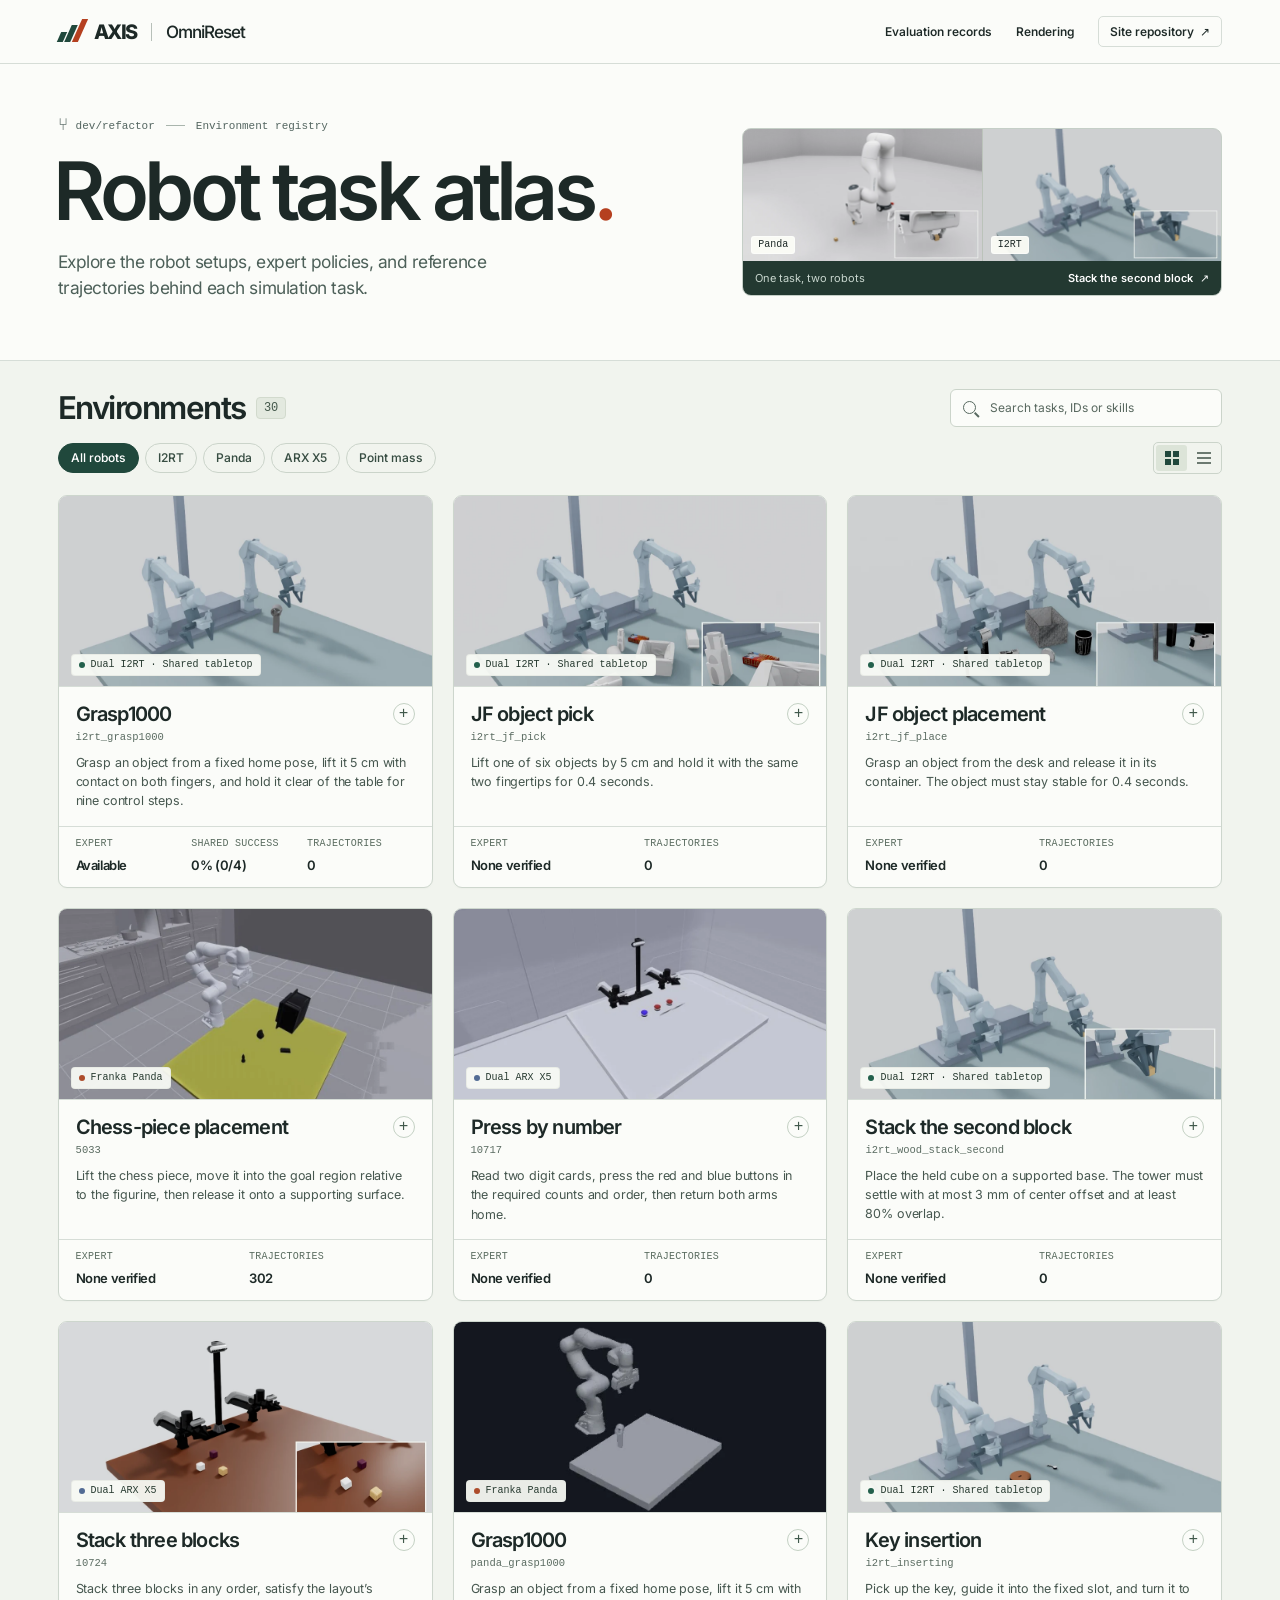
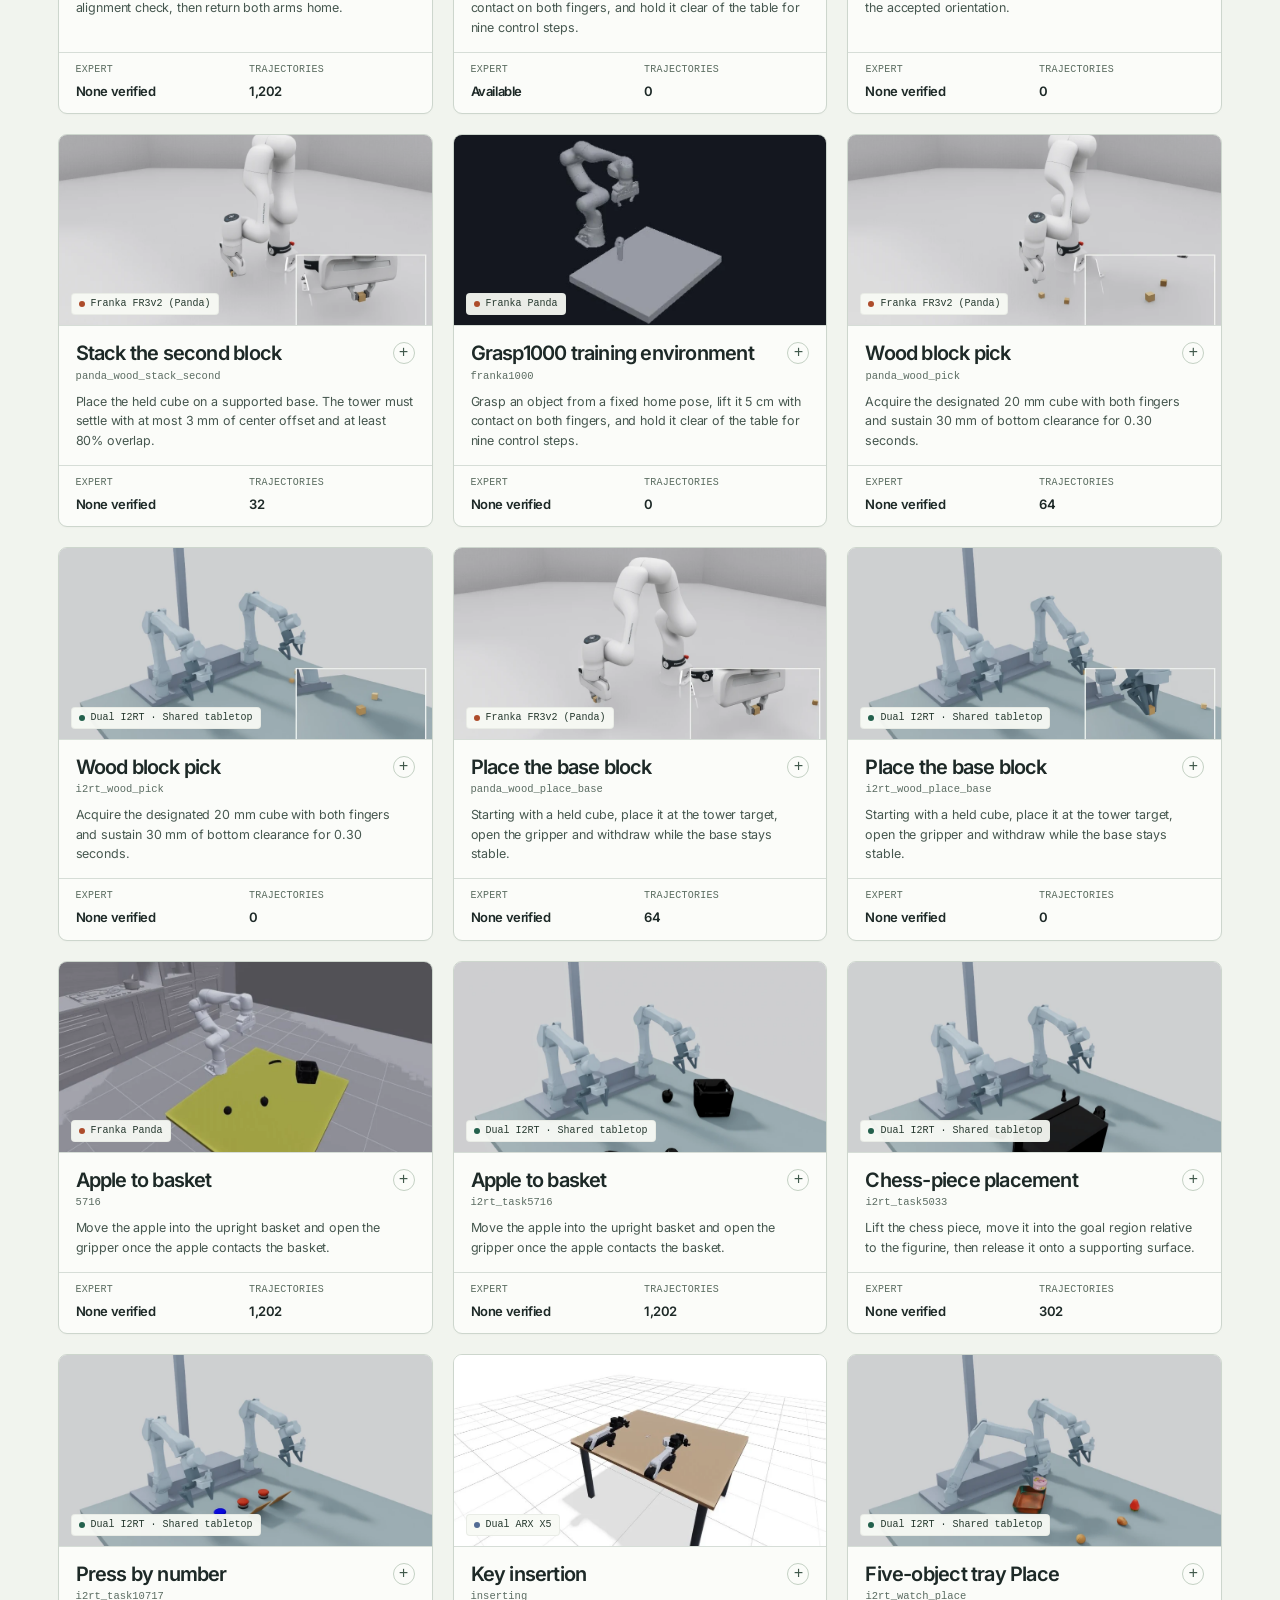
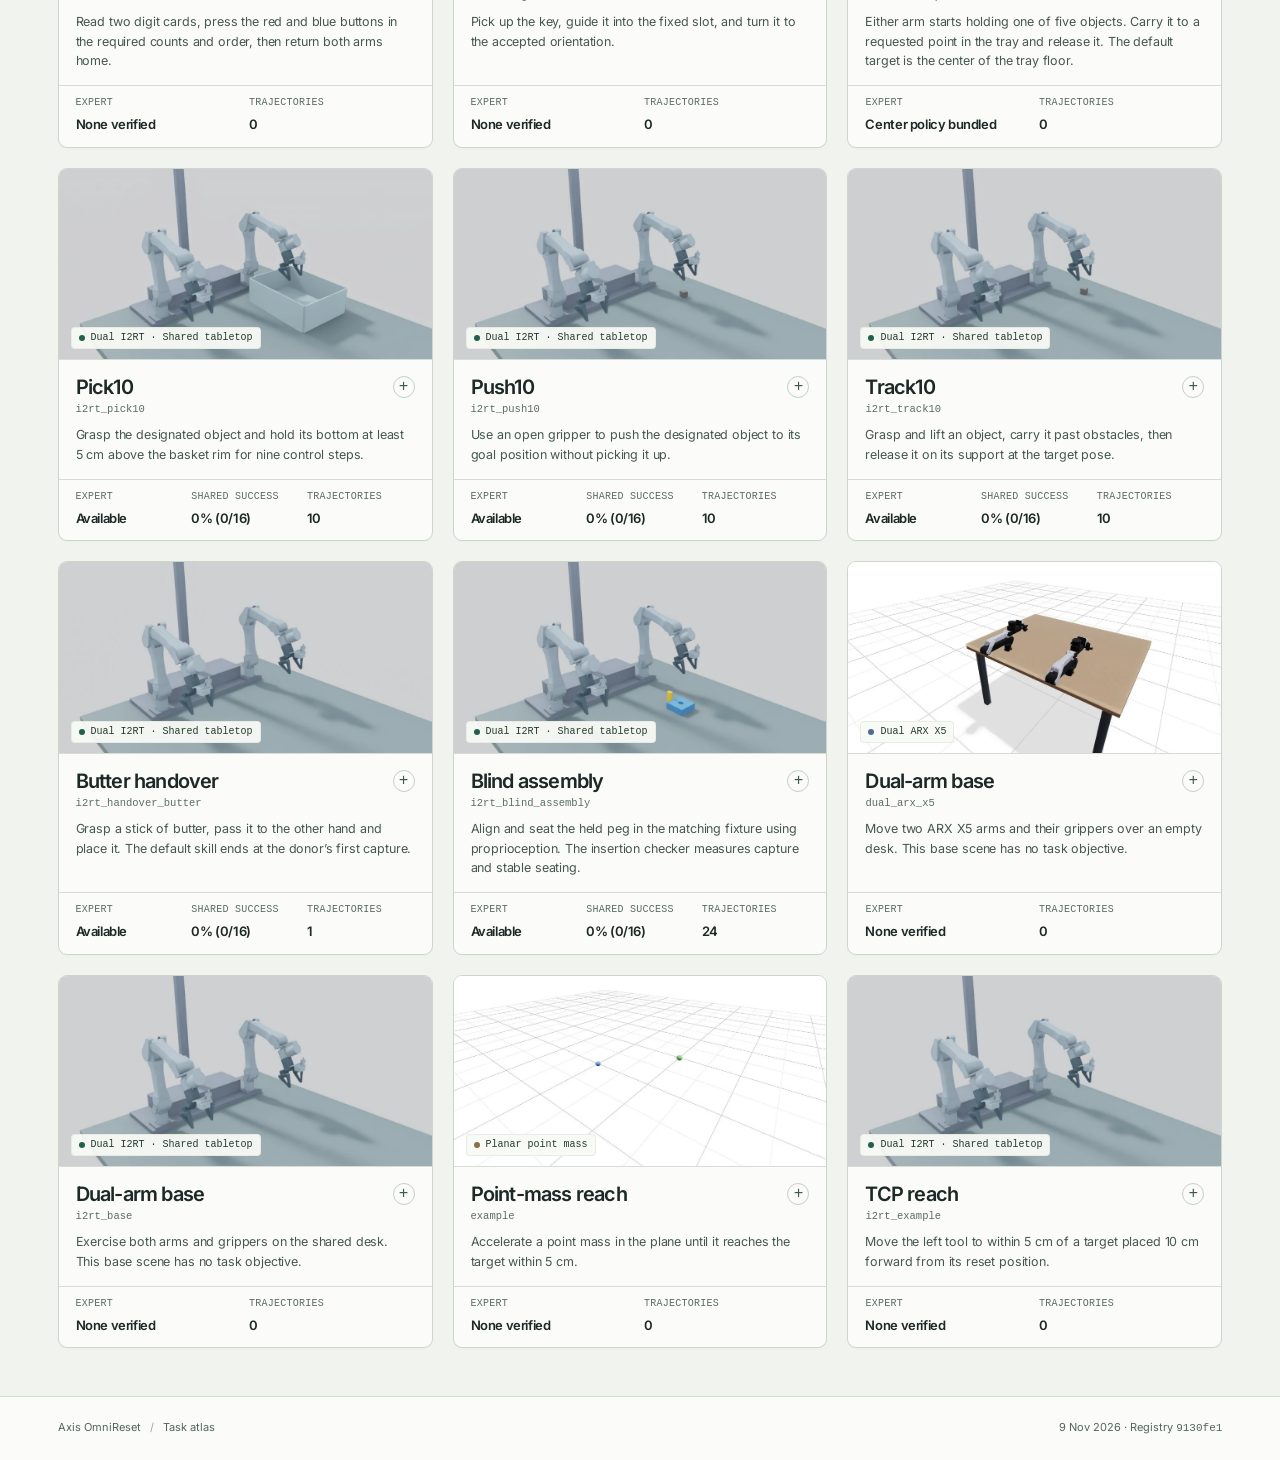
==== index.html @ ad3132b7 "Keep rendering navigation visible on narrow screens" ====
<!doctype html>
<html lang="en">
<head>
  <meta charset="utf-8">
  <meta name="viewport" content="width=device-width,initial-scale=1">
  <meta name="theme-color" content="#f6f6f1">
  <meta name="description" content="A visual catalog of Axis OmniReset simulation tasks, robot setups, expert policies and reference trajectories.">
  <title>Robot task atlas · Axis OmniReset</title>
  <link rel="icon" href="data:,">
  <link rel="preload" href="assets/inter-latin.woff2" as="font" type="font/woff2" crossorigin>
  <link rel="stylesheet" href="atlas.css">
  <script defer src="catalog-data.js"></script>
  <script defer src="atlas.js"></script>
</head>
<body>
  <a href="#library" class="skip">Skip to environments</a>
  <header class="mast">
    <div class="wrap mast-inner">
      <a class="brand" href="#top" aria-label="Axis OmniReset task atlas"><span class="axis-mark" aria-hidden="true"><i></i><i></i><i></i></span><strong>AXIS</strong><span class="brand-divider"></span><span>OmniReset</span></a>
      <nav aria-label="Documentation"><a href="expert-evidence.json">Evaluation records</a><a href="rendering.html">Rendering</a><a class="repo" href="https://github.com/boshi-an/axis-task-atlas">Site repository <span aria-hidden="true">↗</span></a></nav>
    </div>
  </header>
  <main id="top">
    <div class="hero wrap">
      <div class="hero-copy">
        <p class="branch-line"><span class="branch-icon" aria-hidden="true">⑂</span><span>dev/refactor</span><span class="small-rule"></span><span>Environment registry</span></p>
        <h1>Robot task atlas<span>.</span></h1>
        <p class="lede">Explore the robot setups, expert policies, and reference trajectories behind each simulation task.</p>
      </div>
      <a class="compare" href="#compare-wood" id="compare" aria-label="Compare the Panda and I2RT versions of Stack the second block">
        <div class="compare-views">
          <figure><img id="hero-panda" alt="Panda in the wood-block stacking environment"><figcaption>Panda</figcaption></figure>
          <figure><img id="hero-i2rt" alt="Dual I2RT in the wood-block stacking environment"><figcaption>I2RT</figcaption></figure>
        </div>
        <div class="compare-caption"><span>One task, two robots</span><strong>Stack the second block <span aria-hidden="true">↗</span></strong></div>
      </a>
    </div>
    <section id="library" class="library" aria-labelledby="library-title">
      <div class="wrap">
        <div class="library-heading">
          <div class="library-title"><h2 id="library-title">Environments</h2><span id="total" class="total"></span></div>
          <label class="search"><span class="search-icon" aria-hidden="true"></span><span class="sr">Search tasks</span><input id="query" type="search" placeholder="Search tasks, IDs or skills" autocomplete="off"></label>
        </div>
        <div class="toolbar">
          <div id="robots" class="filters" role="group" aria-label="Filter by robot"></div>
          <div class="view-switch" role="group" aria-label="Display layout">
            <button id="grid-button" type="button" aria-label="Gallery view" title="Gallery view" aria-pressed="true"><i class="grid-icon" aria-hidden="true"></i></button>
            <button id="list-button" type="button" aria-label="List view" title="List view" aria-pressed="false"><i class="list-icon" aria-hidden="true"></i></button>
          </div>
        </div>
        <p id="results-status" class="sr" aria-live="polite"></p>
        <noscript><p>Turn on JavaScript to browse the catalog, or read the <a href="catalog-data.js">task records</a>.</p></noscript>
        <div id="cards" class="cards"></div>
        <div id="empty" class="empty" hidden><h3>No matching environments</h3><p>Try a different task name, registry ID, or robot.</p><button id="clear-filters" type="button">Clear search and filters</button></div>
      </div>
    </section>
  </main>
  <footer class="wrap"><span>Axis OmniReset <span class="foot-slash">/</span> Task atlas</span><span>9 Nov 2026 <span aria-hidden="true">·</span> Registry <code>9130fe1</code></span></footer>
</body>
</html>
---- atlas.css ----
@font-face{font-family:Inter;src:url(assets/inter-latin.woff2) format("woff2");font-style:normal;font-weight:100 900;font-display:swap}
:root{--ink:#1d2927;--muted:#536560;--line:#d6ddd7;--paper:#fbfcf9;--tint:#eef2ec;--accent:#b54020;--deep:#20483c;--mono:"SFMono-Regular",Consolas,"Liberation Mono",monospace;font-family:Inter,Arial,sans-serif;color:var(--ink);background:var(--paper);font-synthesis:none}
*{box-sizing:border-box}
body{margin:0;min-width:288px}
a{color:inherit}
button,input{font:inherit}
button{cursor:pointer}
button,a,input{-webkit-tap-highlight-color:transparent}
:focus-visible{outline:3px solid #a74220;outline-offset:3px}
[hidden]{display:none!important}
.wrap{width:min(1320px,calc(100% - clamp(36px,9vw,156px)));margin-inline:auto}
.sr,.skip:not(:focus){position:absolute;width:1px;height:1px;overflow:hidden;clip-path:inset(50%);white-space:nowrap}
.skip:focus{position:fixed;top:10px;left:12px;z-index:5;background:white;padding:9px}
.mast{border-bottom:1px solid var(--line)}
.mast-inner{height:63px;display:flex;align-items:center;justify-content:space-between}
.brand{display:flex;gap:9px;align-items:center;text-decoration:none;font-size:17px;letter-spacing:-.055em;font-weight:520}
.brand strong{font-size:20px;font-weight:790;letter-spacing:-.075em}
.brand-divider{width:1px;height:18px;background:#b7c0b9;margin-inline:5px}
.axis-mark{display:inline-block;width:26px;height:26px;position:relative;margin-right:1px}
.axis-mark i{position:absolute;width:6px;bottom:3px;transform:skew(-24deg);background:var(--deep)}
.axis-mark i:nth-child(1){height:10px;left:1px}
.axis-mark i:nth-child(2){height:17px;left:10px}
.axis-mark i:nth-child(3){height:23px;left:19px;background:var(--accent)}
.mast nav{display:flex;gap:24px;align-items:center;font-size:12px;font-weight:560}
.mast nav a{text-decoration:none}
.mast nav a:hover,.branch-line a:hover,footer a:hover{text-decoration:underline;text-underline-offset:3px}
.repo{border:1px solid var(--line);padding:7px 11px;border-radius:5px}
.repo span{margin-left:3px}
.hero{display:grid;grid-template-columns:minmax(0,1fr) minmax(345px,.79fr);align-items:center;gap:clamp(32px,6vw,88px);padding-block:clamp(32px,4vw,60px)}
.hero-copy{padding-block:2px 7px}
.branch-line{display:flex;align-items:center;gap:8px;color:var(--muted);font:11px/1.3 var(--mono);margin:0 0 17px}
.branch-line a{text-decoration:none}
.branch-icon{font-size:17px;line-height:1}
.small-rule{width:19px;height:1px;background:#a9b5ad;margin-inline:3px}
h1,h2,h3,h4,p,figure{margin:0}
h1{font-size:clamp(52px,6.3vw,95px);line-height:.99;font-weight:590;letter-spacing:-.06em;margin-left:-.056em}
h1 span{color:var(--accent)}
.lede{font-size:clamp(15px,1.35vw,19px);font-weight:400;line-height:1.52;margin-top:18px;max-width:515px;letter-spacing:-.028em;color:#4d6059}
.compare{display:block;background:#e8ece8;border:1px solid #c5cfc7;border-radius:9px;overflow:hidden;text-decoration:none;min-width:0}
.compare-views{display:grid;grid-template-columns:1fr 1fr;gap:1px;background:#bbc3ba}
.compare figure{position:relative;height:clamp(105px,10.3vw,156px);background:#d6dcd5;overflow:hidden}
.compare img{width:100%;height:100%;object-fit:cover;display:block;transition:transform .22s}
.compare:hover img{transform:scale(1.025)}
.compare figcaption{position:absolute;left:8px;bottom:7px;background:#fcfdf7ed;border:1px solid #ffffff7a;padding:3px 6px;border-radius:3px;font:10px/1 var(--mono)}
.compare-caption{display:flex;flex-wrap:wrap;justify-content:space-between;gap:6px;background:#233931;color:#fff;padding:10px 12px;align-items:center;font-size:11px}
.compare-caption>span{color:#c8d6ce}
.compare-caption strong{font-weight:580}
.compare-caption strong span{margin-left:4px}
.library{border-block:1px solid var(--line);background:#f1f4ee;padding-block:28px 48px;scroll-margin-top:10px}
.library-heading,.toolbar{display:flex;align-items:center;justify-content:space-between;gap:15px}
.library-title{display:flex;gap:10px;align-items:center}
.library-title h2{font-weight:610;font-size:clamp(26px,2.45vw,35px);letter-spacing:-.047em}
.total{background:#e3e9df;color:#43574a;font:12px/1.5 var(--mono);padding:1px 7px;border-radius:4px;border:1px solid #d2dacd}
.search{display:flex;align-items:center;gap:10px;background:var(--paper);border:1px solid #cbd4ca;border-radius:6px;width:min(272px,43%);height:38px;padding-inline:12px;color:#576960}
.search:focus-within{outline:2px solid var(--deep);outline-offset:1px}
.search input{border:0;background:transparent;width:100%;min-width:0;outline:none;font-size:12px;color:var(--ink)}
.search input::placeholder{color:#58685f}
.search-icon{width:13px;height:13px;flex:none;border:1.5px solid currentColor;border-radius:50%;position:relative;margin-right:2px}
.search-icon:after{content:"";position:absolute;width:6px;height:1.5px;background:currentColor;right:-5px;bottom:-2px;transform:rotate(45deg)}
.toolbar{margin:15px 0 21px}
.filters{display:flex;flex-wrap:wrap;gap:6px}
.filters button{border:1px solid #cbd4ca;color:#374d42;border-radius:20px;background:transparent;padding:7px 12px;font-size:12px;font-weight:525;line-height:1.2;white-space:nowrap}
.filters button:hover{background:#e2e8df}
.filters button[aria-pressed=true]{color:white;background:var(--deep);border-color:var(--deep)}
.view-switch{display:flex;gap:1px;border:1px solid #cbd4ca;border-radius:5px;padding:2px;flex:none}
.view-switch button{display:grid;place-items:center;border:0;background:none;color:#6c7a71;width:31px;height:26px;border-radius:3px}
.view-switch button[aria-pressed=true]{background:#dce4d8;color:var(--deep)}
.grid-icon,.list-icon{display:block;width:14px;height:14px}
.grid-icon{background:linear-gradient(currentColor 0 0) top left/6px 6px,linear-gradient(currentColor 0 0) bottom left/6px 6px,linear-gradient(currentColor 0 0) top right/6px 6px,linear-gradient(currentColor 0 0) bottom right/6px 6px;background-repeat:no-repeat}
.list-icon{background:repeating-linear-gradient(to bottom,transparent 0 1px,currentColor 1px 3px,transparent 3px 5px)}
.cards{--columns:3;display:grid;grid-template-columns:repeat(var(--columns),minmax(0,1fr));gap:20px;align-items:stretch}
.task-card{display:flex;min-width:0}
.card-button{width:100%;border:1px solid #cdd6cd;background:var(--paper);color:inherit;display:flex;flex-direction:column;text-align:left;padding:0;border-radius:9px;overflow:hidden;box-shadow:0 1px 2px #243d2b06;transition:border-color .15s,box-shadow .15s}
.card-button:hover{border-color:#8daba0;box-shadow:0 3px 10px #21403110}
.card-button[aria-expanded=true]{border-color:var(--deep);box-shadow:0 0 0 1px var(--deep)}
.photo{width:100%;display:block;position:relative;overflow:hidden;background:#dde2dc;aspect-ratio:1.95;flex:none;border-bottom:1px solid var(--line)}
.photo img{width:100%;height:100%;object-fit:cover;display:block}
.robot-label{position:absolute;bottom:10px;left:12px;display:inline-flex;align-items:center;gap:6px;background:#f8faf5f0;border:1px solid #e5e9e3cf;border-radius:4px;padding:4px 7px;font:10px/1.2 var(--mono);color:#26392f}
.robot-label:before{content:"";width:6px;height:6px;border-radius:50%;background:var(--robot-color,#23604c)}
.task-card[data-robot=Panda]{--robot-color:#ad4c2b}
.task-card[data-robot="ARX X5"]{--robot-color:#526b94}
.task-card[data-robot="Point mass"]{--robot-color:#897048}
.card-copy{width:100%;padding:16px 17px 15px;flex:1;display:flex;flex-direction:column;align-items:flex-start}
.card-title-line{display:flex;width:100%;align-items:flex-start;gap:10px;justify-content:space-between}
.card-title{font-size:clamp(19px,1.55vw,24px);font-weight:615;line-height:1.14;letter-spacing:-.04em}
.expand-symbol{color:#41594c;border:1px solid #c4d1c4;flex:none;display:grid;place-items:center;width:22px;height:22px;border-radius:50%;font:16px/1 var(--mono)}
button[aria-expanded=true] .expand-symbol{background:var(--deep);color:white}
.env-id{display:block;margin-top:5px;line-height:1.35;color:#5b6c62;font:10.5px var(--mono);overflow-wrap:anywhere}
.card-desc{font-size:12.5px;line-height:1.55;color:#46574f;letter-spacing:-.012em;margin-top:10px}
.metrics{border-top:1px solid var(--line);display:grid;grid-auto-flow:column;grid-auto-columns:minmax(0,1fr);width:100%;padding:10px 17px 13px;gap:8px}
.metric{display:flex;flex-direction:column;gap:5px;min-width:0}
.metric-label,.detail-kicker{font:10px/1.4 var(--mono);letter-spacing:.025em;text-transform:uppercase;color:#5a6c60}
.metric-value{font-size:13px;letter-spacing:-.03em;font-weight:610;line-height:1.4;overflow-wrap:anywhere}
.panel{grid-column:1/-1;border:1px solid #9aac9e;border-left:3px solid var(--deep);background:#fbfcf9;border-radius:7px;padding:22px 24px;scroll-margin-top:14px}
.panel-head{display:flex;align-items:flex-start;justify-content:space-between;gap:16px;padding-bottom:16px;border-bottom:1px solid var(--line)}
.panel-head h3{font-size:24px;letter-spacing:-.052em;font-weight:600}
.panel-head p{font-size:11px;color:var(--muted);margin-top:5px;font-family:var(--mono);overflow-wrap:anywhere}
.dismiss,.empty button{border:1px solid #c3cfc4;border-radius:5px;background:var(--paper);color:var(--ink);padding:6px 10px;font-size:12px;white-space:nowrap}
.panel-content{display:grid;grid-template-columns:repeat(2,minmax(0,1fr));gap:22px 34px;padding-top:19px}
.data-group h4{font-size:16px;letter-spacing:-.04em;display:flex;align-items:center;gap:9px;font-weight:620;margin-bottom:8px}
.dimension{font:10px/1.3 var(--mono);color:var(--deep);background:#e8eee6;padding:3px 6px;border-radius:4px;letter-spacing:0}
.data-group p,.data-group dd,.panel-sources,.panel-note{font-size:12.5px;line-height:1.62;color:#41554a;overflow-wrap:anywhere}
.data-group p+p{margin-top:7px}
.data-group dl{margin:0;display:grid;grid-template-columns:max-content 1fr;gap:6px 12px}
.data-group dt{font-size:11px;font-weight:620;color:#405449;line-height:1.78}
.data-group dd{margin:0}
.data-group.wide{grid-column:1/-1}
.panel-foot{margin-top:18px;border-top:1px solid var(--line);padding-top:12px}
.panel-sources{display:flex;flex-wrap:wrap;align-items:center;gap:5px 14px}
.panel-sources a{color:var(--deep);text-underline-offset:3px}
.panel-note{margin-top:6px;font-size:11px;color:#596b5f}
.cards.list-view{--columns:1;gap:8px}
.list-view .card-button{flex-direction:row;align-items:center}
.list-view .photo{width:151px;align-self:stretch;aspect-ratio:auto;min-height:98px;border:0;border-right:1px solid var(--line)}
.list-view .photo img{position:absolute;inset:0}
.list-view .robot-label{font-size:9px;bottom:6px;left:6px}
.list-view .card-copy{padding:11px 17px}
.list-view .card-title{font-size:19px}
.list-view .card-desc{margin-top:5px;font-size:12px}
.list-view .metrics{width:29%;border-top:0;padding-left:8px;align-items:center}
.empty{padding:55px 20px;text-align:center;border:1px dashed #afbdaf;border-radius:8px}
.empty h3{font-weight:600;letter-spacing:-.04em}
.empty p{margin:8px 0 16px;color:var(--muted);font-size:13px}
footer{padding-block:23px 26px;display:flex;gap:15px;align-items:center;justify-content:space-between;font-size:11px;color:var(--muted)}
footer a{text-decoration:none}
.foot-slash{margin:0 6px;color:#9aa79d}
@media(min-width:1550px){.cards{gap:24px}.photo{aspect-ratio:2.1}}
@media(max-width:980px){.cards{--columns:2}.hero{grid-template-columns:minmax(0,1fr) minmax(275px,.73fr);gap:22px}.compare-caption>span{display:none}.list-view .metrics{width:26%}}
@media(max-width:700px){.wrap{width:calc(100% - 32px)}.hero{grid-template-columns:1fr;gap:19px;padding-block:26px}.mast nav{gap:12px}.mast nav>a:first-child{display:none}.mast-inner{height:54px}.hero-copy{padding-bottom:0}.branch-line{margin-bottom:12px}.lede{margin-top:12px}.hero .compare{max-width:430px}.compare figure{height:91px}.compare-caption{padding:7px 10px}.compare-caption>span{display:inline}.library{padding-block:21px 32px}.toolbar{align-items:flex-start;margin:14px 0 16px}.cards{gap:12px}.filters{gap:5px}.filters button{padding:6px 9px;font-size:11px}.view-switch button{width:26px;height:24px}.panel{padding:15px}.panel-content{gap:16px;grid-template-columns:1fr}.list-view .photo{width:95px}.list-view .metrics{width:25%;display:flex;flex-direction:column;align-items:stretch;gap:3px}.list-view .metric{gap:1px}.list-view .metric-label{font-size:8px}.list-view .metric-value{font-size:10px}.list-view .card-copy{padding:10px}.list-view .expand-symbol{display:none}}
@media(max-width:530px){.cards{--columns:1}.hero .compare{max-width:none}.compare figure{height:95px}.library-heading{align-items:flex-start;flex-direction:column;gap:12px}.search{width:100%}.toolbar{gap:6px}.card-copy{padding:14px 15px}.photo{aspect-ratio:2.05}.metrics{padding:9px 15px 12px}.list-view .card-desc{display:none}.list-view .photo{width:92px;min-height:115px}.list-view .card-title{font-size:16px}.list-view .env-id{font-size:9px}.list-view .metrics{width:23%;padding-right:7px}.list-view .robot-label{font-size:8px;white-space:normal;right:4px;width:fit-content}.view-switch{align-self:flex-start}footer{align-items:flex-start;flex-direction:column;gap:7px}}
@media(prefers-reduced-motion:reduce){*,*::before,*::after{transition:none!important;scroll-behavior:auto!important}}
@media print{.mast nav,.toolbar,.search,.compare,.dismiss{display:none}.hero{display:block}.library{background:white}.wrap{width:100%}.card-button{break-inside:avoid}.cards{--columns:2}}

.length-plot{margin-top:12px;background:#f0f4ed;border:1px solid #dbe4d8;border-radius:6px;padding:11px 14px 10px}
.length-plot figcaption{font-size:11px;color:#435a4c}
.range-track{height:15px;margin:11px 2px 8px;position:relative;background:linear-gradient(#779281,#779281) center/100% 1px no-repeat}
.range-track:before,.range-track:after{content:"";position:absolute;top:4px;bottom:4px;width:1px;background:#779281}
.range-track:before{left:0}.range-track:after{right:0}
.quartiles{position:absolute;top:3px;bottom:3px;border:1px solid #59806a;background:#c6d8c7}
.range-median{position:absolute;top:1px;bottom:1px;width:2px;background:#244f3b}
.range-legend{display:flex;justify-content:space-between;gap:3px;color:#506353;font:9px var(--mono)}
.range-legend strong{display:block;color:#263e2f;font-size:10px;font-weight:600;margin-top:3px}

@media(max-width:530px){h1{font-size:clamp(42px,11.8vw,53px)}}
.length-plot figcaption{display:flex;justify-content:space-between;gap:10px}
.length-plot figcaption strong{font:10px var(--mono)}
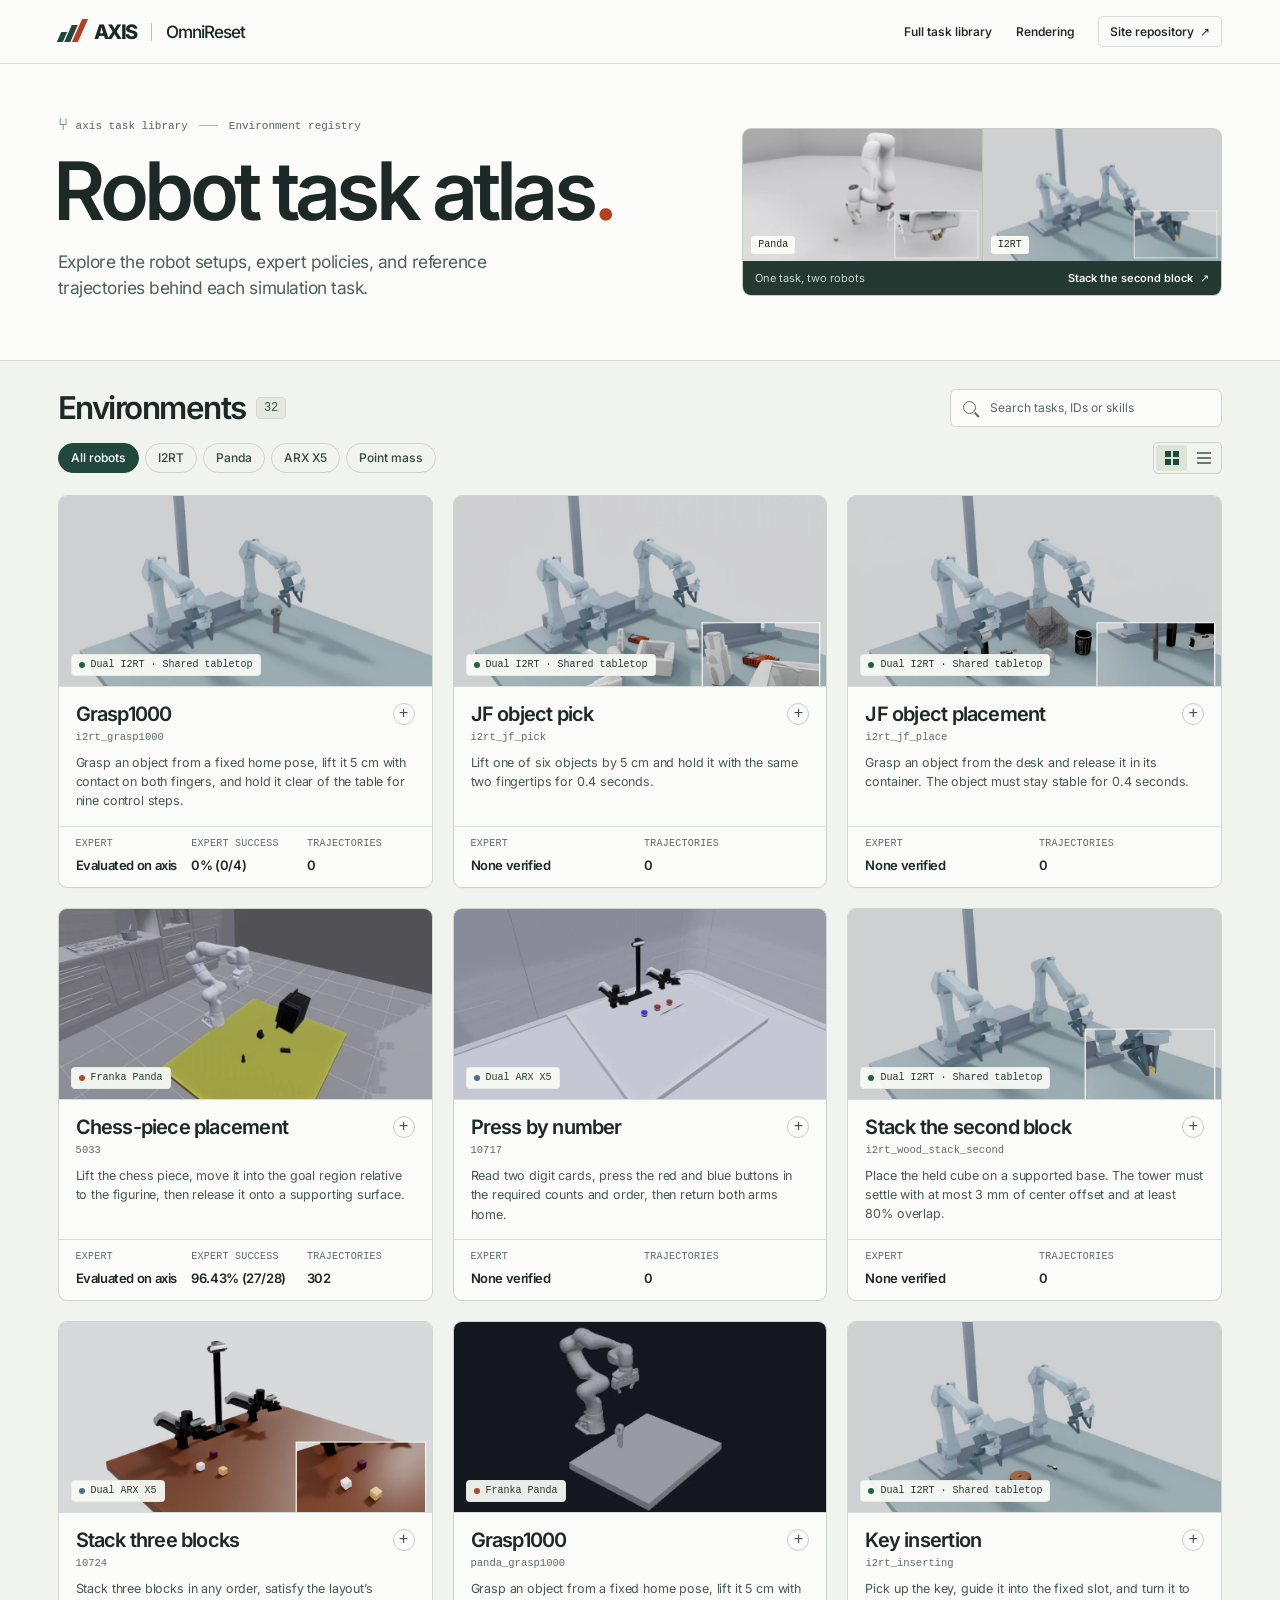
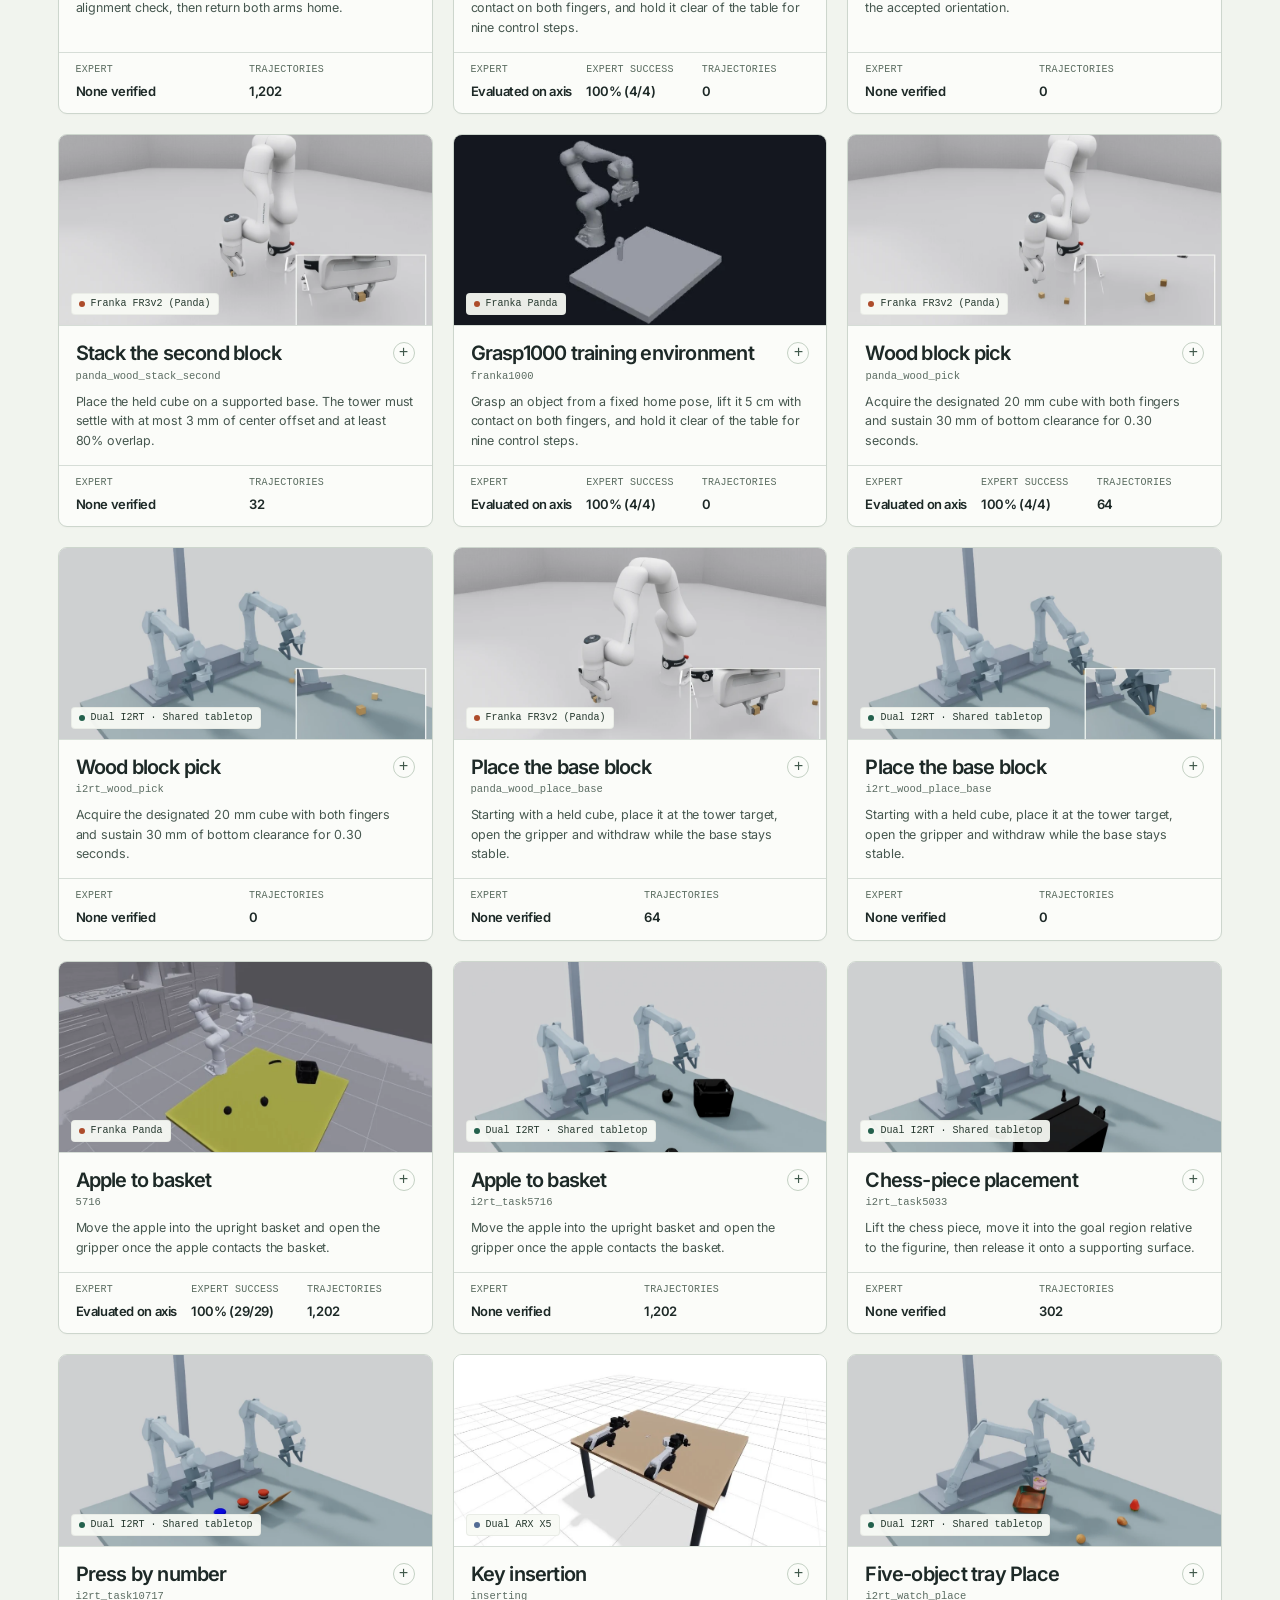
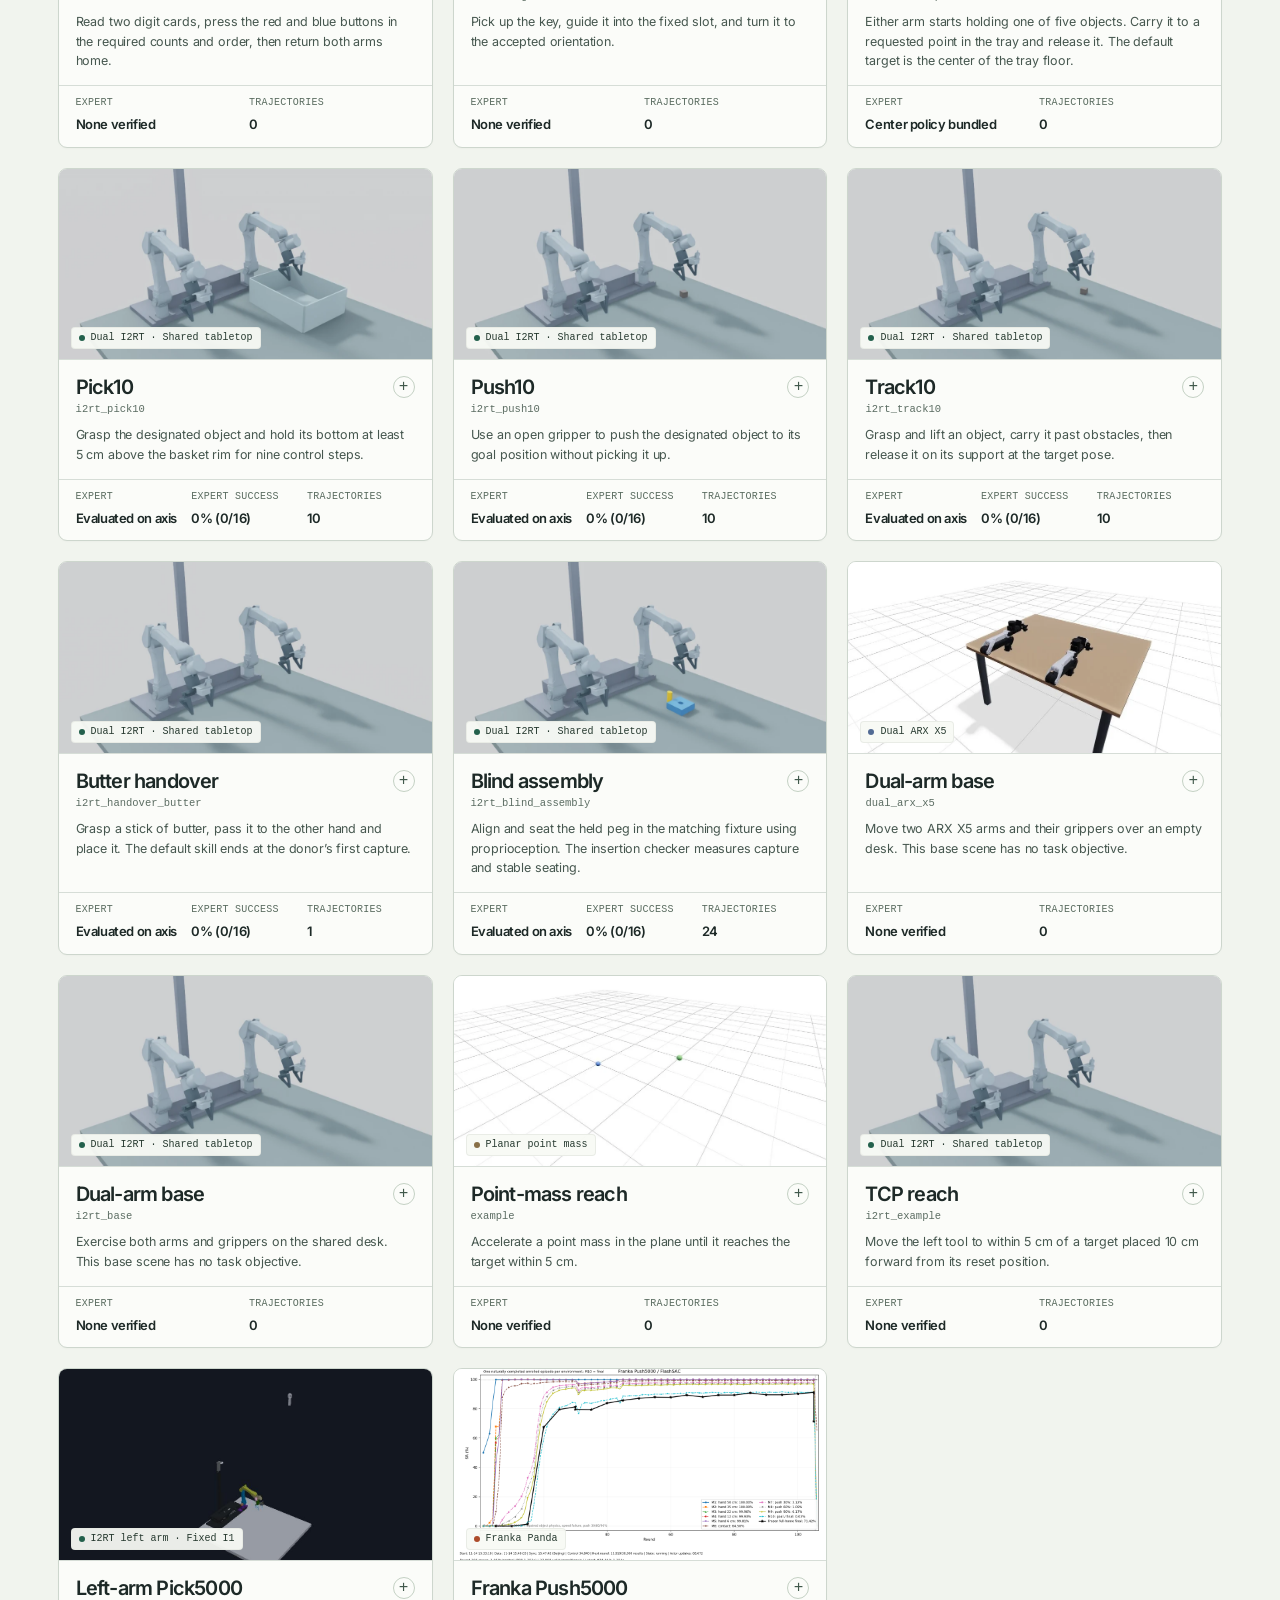
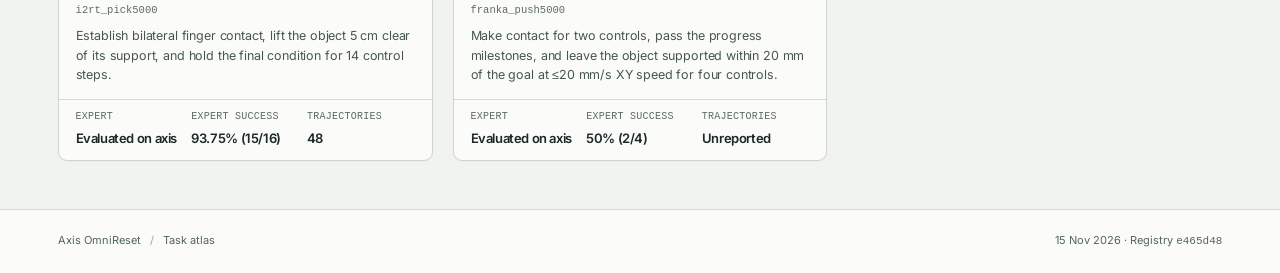
==== commit 9678e488: "Publish the central task library and measured expert evaluations on axis" ====
--- a/index.html
+++ b/index.html
@@ -17,13 +17,13 @@
   <header class="mast">
     <div class="wrap mast-inner">
       <a class="brand" href="#top" aria-label="Axis OmniReset task atlas"><span class="axis-mark" aria-hidden="true"><i></i><i></i><i></i></span><strong>AXIS</strong><span class="brand-divider"></span><span>OmniReset</span></a>
-      <nav aria-label="Documentation"><a href="expert-evidence.json">Evaluation records</a><a href="rendering.html">Rendering</a><a class="repo" href="https://github.com/boshi-an/axis-task-atlas">Site repository <span aria-hidden="true">↗</span></a></nav>
+      <nav aria-label="Documentation"><a href="library.html">Full task library</a><a href="rendering.html">Rendering</a><a class="repo" href="https://github.com/boshi-an/axis-task-atlas">Site repository <span aria-hidden="true">↗</span></a></nav>
     </div>
   </header>
   <main id="top">
     <div class="hero wrap">
       <div class="hero-copy">
-        <p class="branch-line"><span class="branch-icon" aria-hidden="true">⑂</span><span>dev/refactor</span><span class="small-rule"></span><span>Environment registry</span></p>
+        <p class="branch-line"><span class="branch-icon" aria-hidden="true">⑂</span><span>axis task library</span><span class="small-rule"></span><span>Environment registry</span></p>
         <h1>Robot task atlas<span>.</span></h1>
         <p class="lede">Explore the robot setups, expert policies, and reference trajectories behind each simulation task.</p>
       </div>
@@ -55,6 +55,6 @@
       </div>
     </section>
   </main>
-  <footer class="wrap"><span>Axis OmniReset <span class="foot-slash">/</span> Task atlas</span><span>9 Nov 2026 <span aria-hidden="true">·</span> Registry <code>9130fe1</code></span></footer>
+  <footer class="wrap"><span>Axis OmniReset <span class="foot-slash">/</span> Task atlas</span><span>15 Nov 2026 <span aria-hidden="true">·</span> Registry <code>e465d48</code></span></footer>
 </body>
 </html>
--- a/atlas.css
+++ b/atlas.css
@@ -126,7 +126,7 @@
 .foot-slash{margin:0 6px;color:#9aa79d}
 @media(min-width:1550px){.cards{gap:24px}.photo{aspect-ratio:2.1}}
 @media(max-width:980px){.cards{--columns:2}.hero{grid-template-columns:minmax(0,1fr) minmax(275px,.73fr);gap:22px}.compare-caption>span{display:none}.list-view .metrics{width:26%}}
-@media(max-width:700px){.wrap{width:calc(100% - 32px)}.hero{grid-template-columns:1fr;gap:19px;padding-block:26px}.mast nav{gap:12px}.mast nav>a:first-child{display:none}.mast-inner{height:54px}.hero-copy{padding-bottom:0}.branch-line{margin-bottom:12px}.lede{margin-top:12px}.hero .compare{max-width:430px}.compare figure{height:91px}.compare-caption{padding:7px 10px}.compare-caption>span{display:inline}.library{padding-block:21px 32px}.toolbar{align-items:flex-start;margin:14px 0 16px}.cards{gap:12px}.filters{gap:5px}.filters button{padding:6px 9px;font-size:11px}.view-switch button{width:26px;height:24px}.panel{padding:15px}.panel-content{gap:16px;grid-template-columns:1fr}.list-view .photo{width:95px}.list-view .metrics{width:25%;display:flex;flex-direction:column;align-items:stretch;gap:3px}.list-view .metric{gap:1px}.list-view .metric-label{font-size:8px}.list-view .metric-value{font-size:10px}.list-view .card-copy{padding:10px}.list-view .expand-symbol{display:none}}
+@media(max-width:700px){.wrap{width:calc(100% - 32px)}.hero{grid-template-columns:1fr;gap:19px;padding-block:26px}.mast nav{gap:12px}.mast nav>a.repo{display:none}.mast-inner{height:54px}.hero-copy{padding-bottom:0}.branch-line{margin-bottom:12px}.lede{margin-top:12px}.hero .compare{max-width:430px}.compare figure{height:91px}.compare-caption{padding:7px 10px}.compare-caption>span{display:inline}.library{padding-block:21px 32px}.toolbar{align-items:flex-start;margin:14px 0 16px}.cards{gap:12px}.filters{gap:5px}.filters button{padding:6px 9px;font-size:11px}.view-switch button{width:26px;height:24px}.panel{padding:15px}.panel-content{gap:16px;grid-template-columns:1fr}.list-view .photo{width:95px}.list-view .metrics{width:25%;display:flex;flex-direction:column;align-items:stretch;gap:3px}.list-view .metric{gap:1px}.list-view .metric-label{font-size:8px}.list-view .metric-value{font-size:10px}.list-view .card-copy{padding:10px}.list-view .expand-symbol{display:none}}
 @media(max-width:530px){.cards{--columns:1}.hero .compare{max-width:none}.compare figure{height:95px}.library-heading{align-items:flex-start;flex-direction:column;gap:12px}.search{width:100%}.toolbar{gap:6px}.card-copy{padding:14px 15px}.photo{aspect-ratio:2.05}.metrics{padding:9px 15px 12px}.list-view .card-desc{display:none}.list-view .photo{width:92px;min-height:115px}.list-view .card-title{font-size:16px}.list-view .env-id{font-size:9px}.list-view .metrics{width:23%;padding-right:7px}.list-view .robot-label{font-size:8px;white-space:normal;right:4px;width:fit-content}.view-switch{align-self:flex-start}footer{align-items:flex-start;flex-direction:column;gap:7px}}
 @media(prefers-reduced-motion:reduce){*,*::before,*::after{transition:none!important;scroll-behavior:auto!important}}
 @media print{.mast nav,.toolbar,.search,.compare,.dismiss{display:none}.hero{display:block}.library{background:white}.wrap{width:100%}.card-button{break-inside:avoid}.cards{--columns:2}}
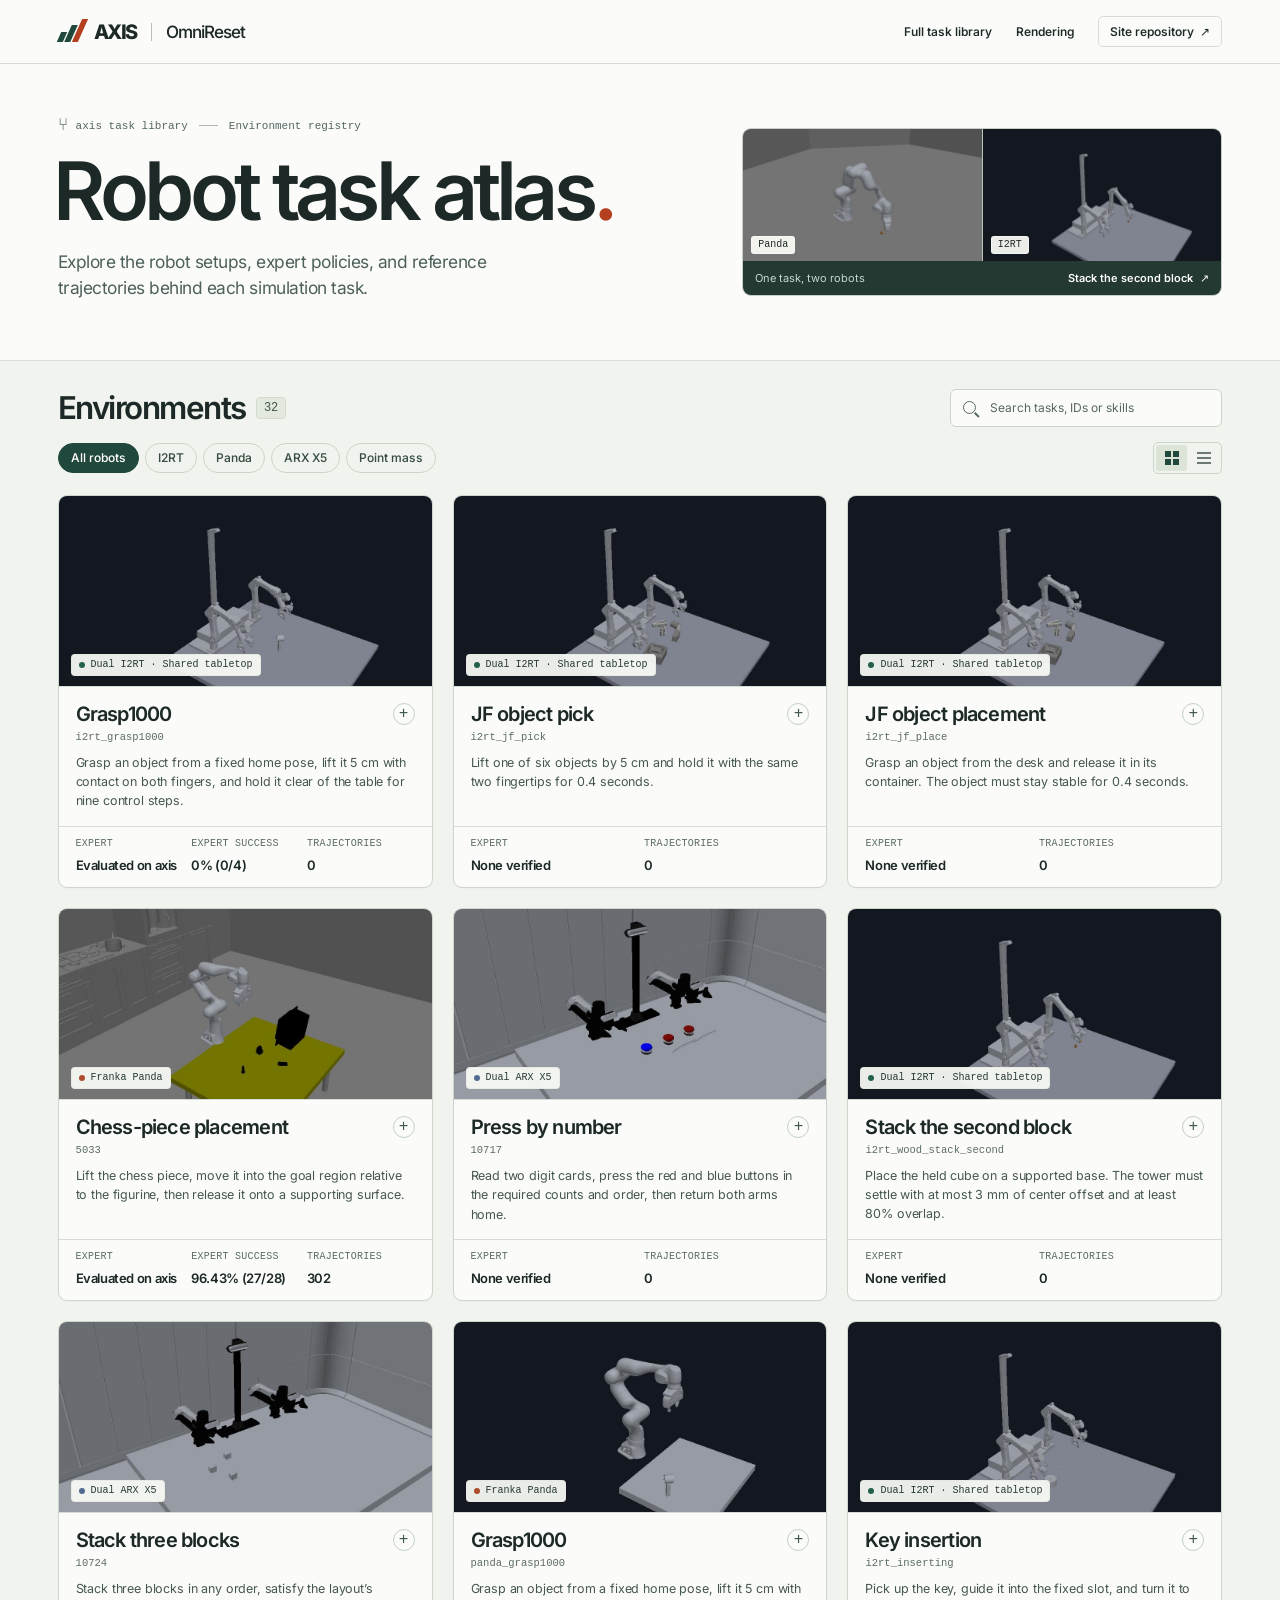
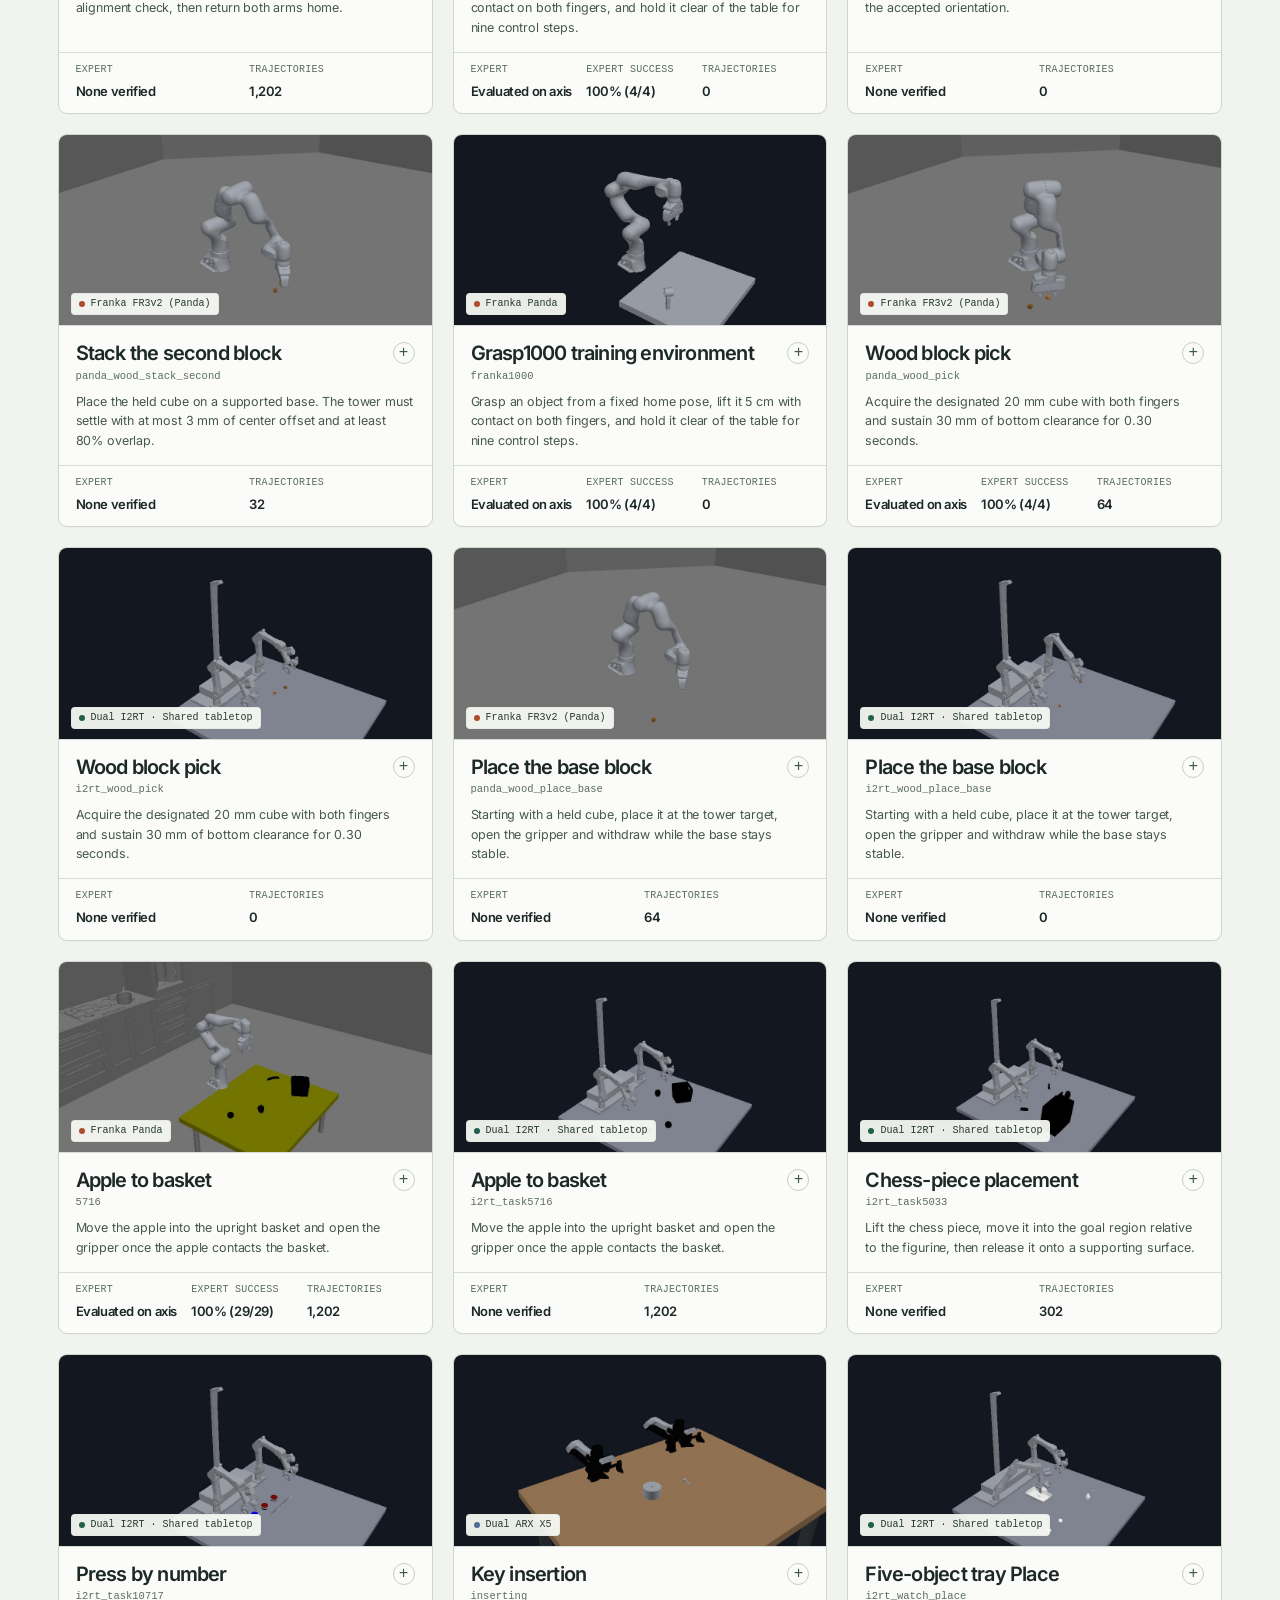
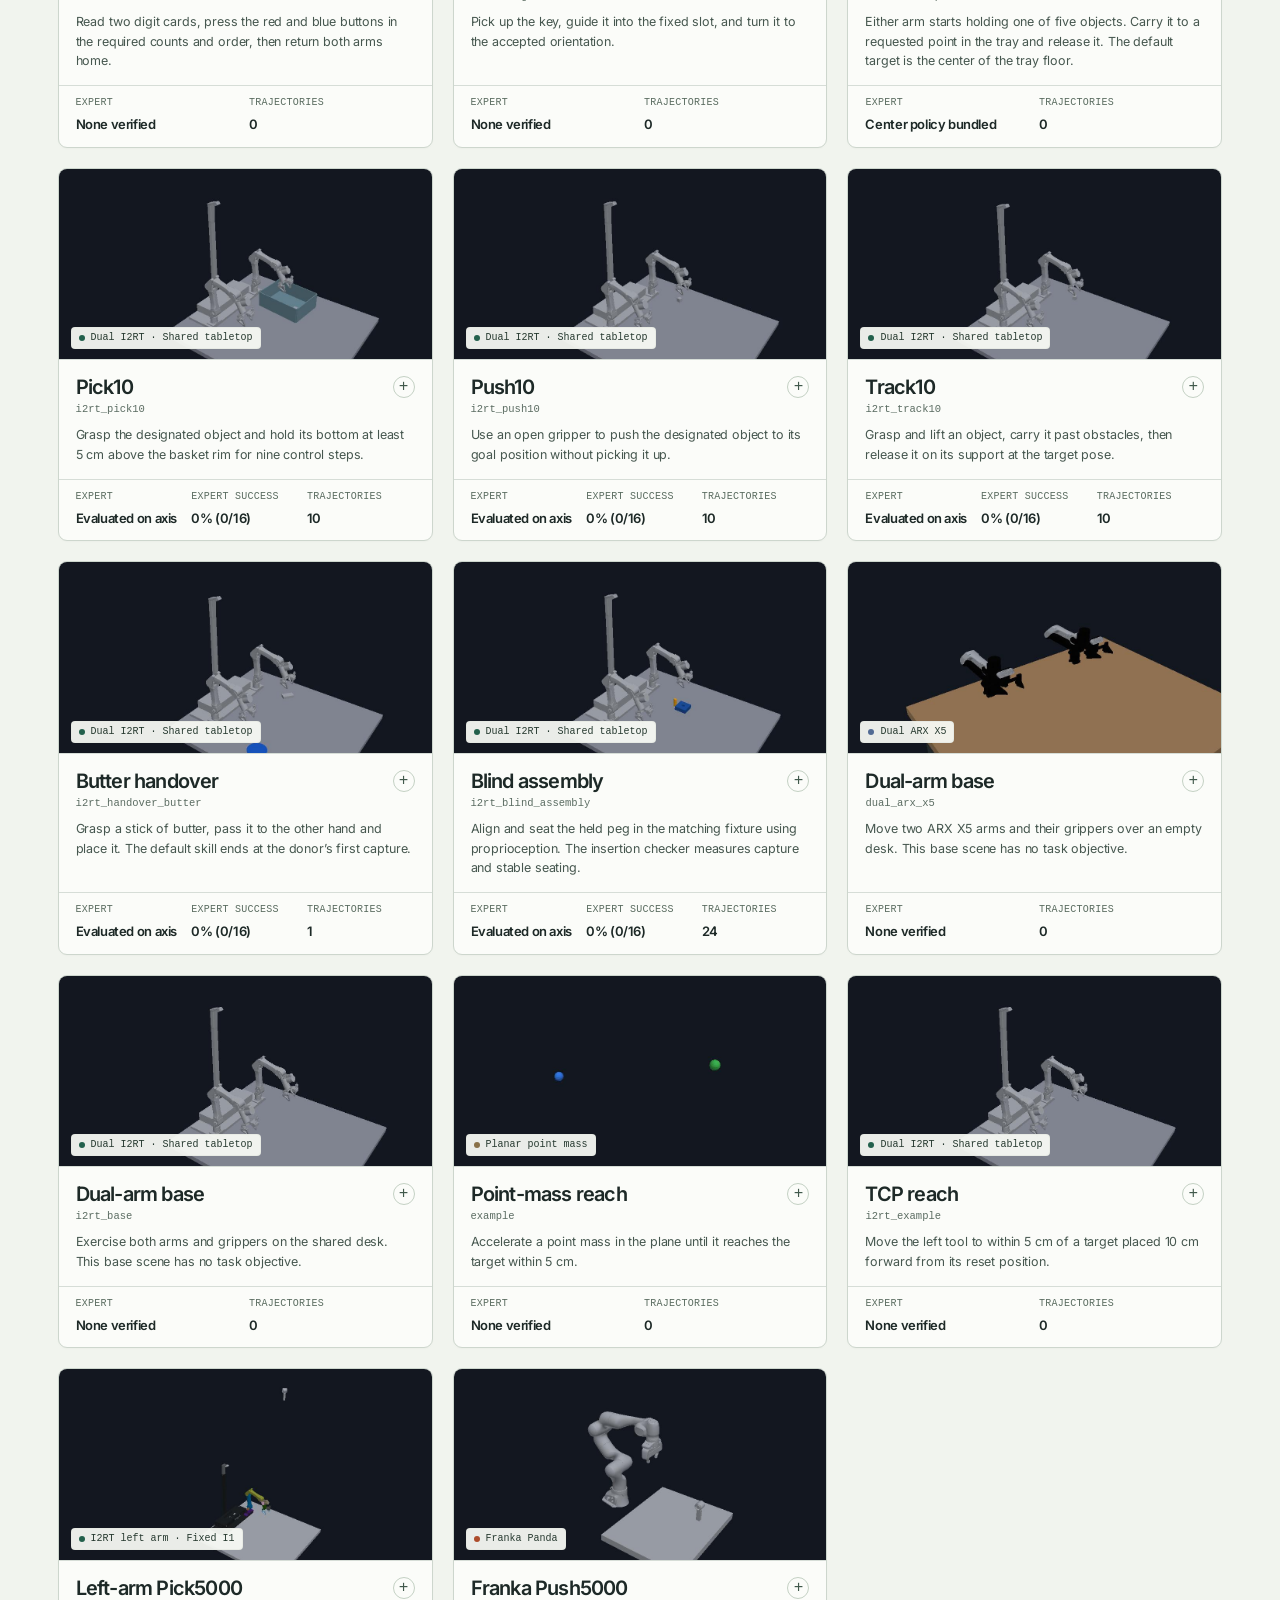
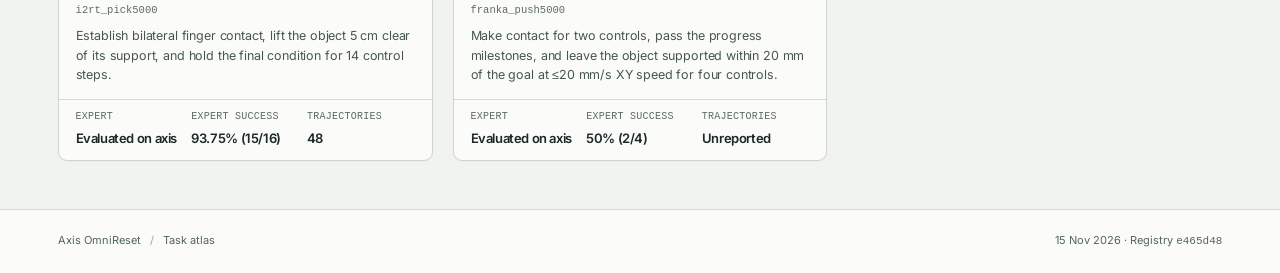
==== commit ee5bc733: "Use verified embodiment renders across the task gallery" ====
--- a/index.html
+++ b/index.html
@@ -10,6 +10,7 @@
   <link rel="preload" href="assets/inter-latin.woff2" as="font" type="font/woff2" crossorigin>
   <link rel="stylesheet" href="atlas.css">
   <script defer src="catalog-data.js"></script>
+  <script defer src="spectator.js"></script>
   <script defer src="atlas.js"></script>
 </head>
 <body>
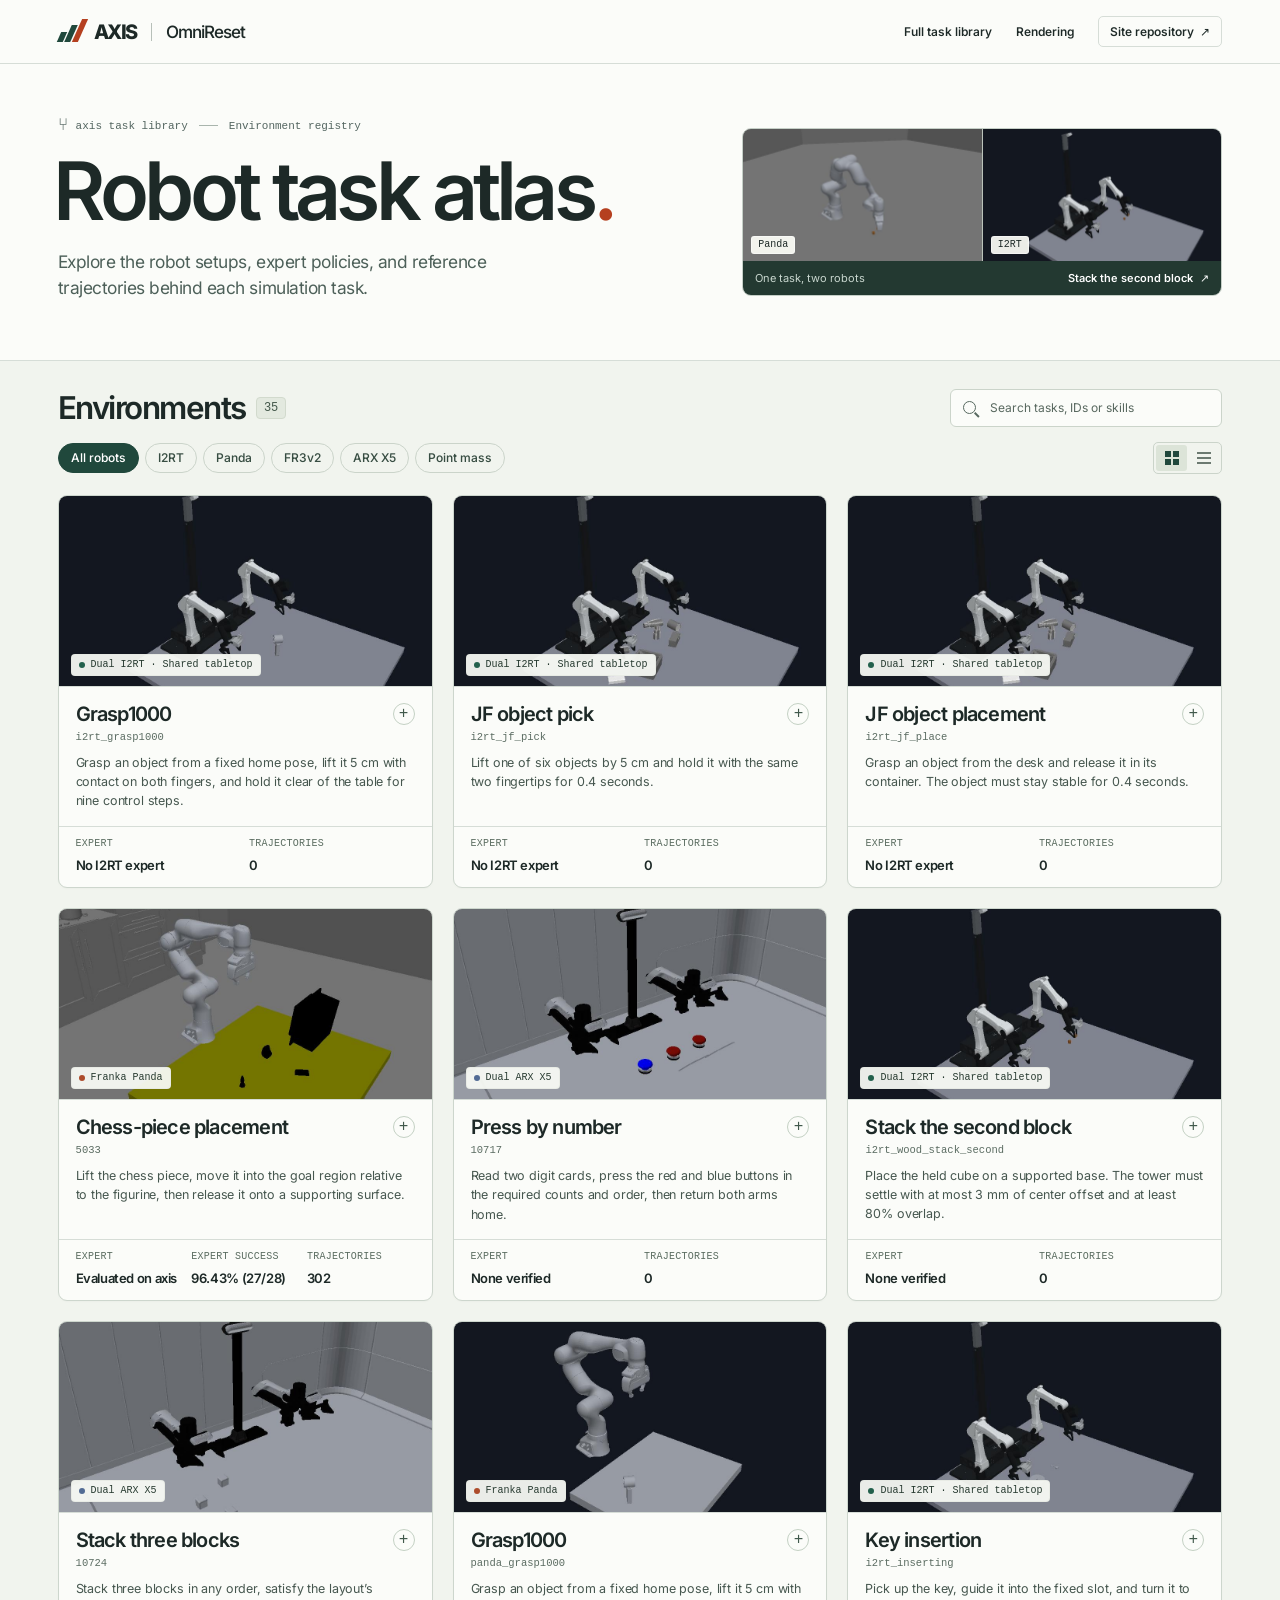
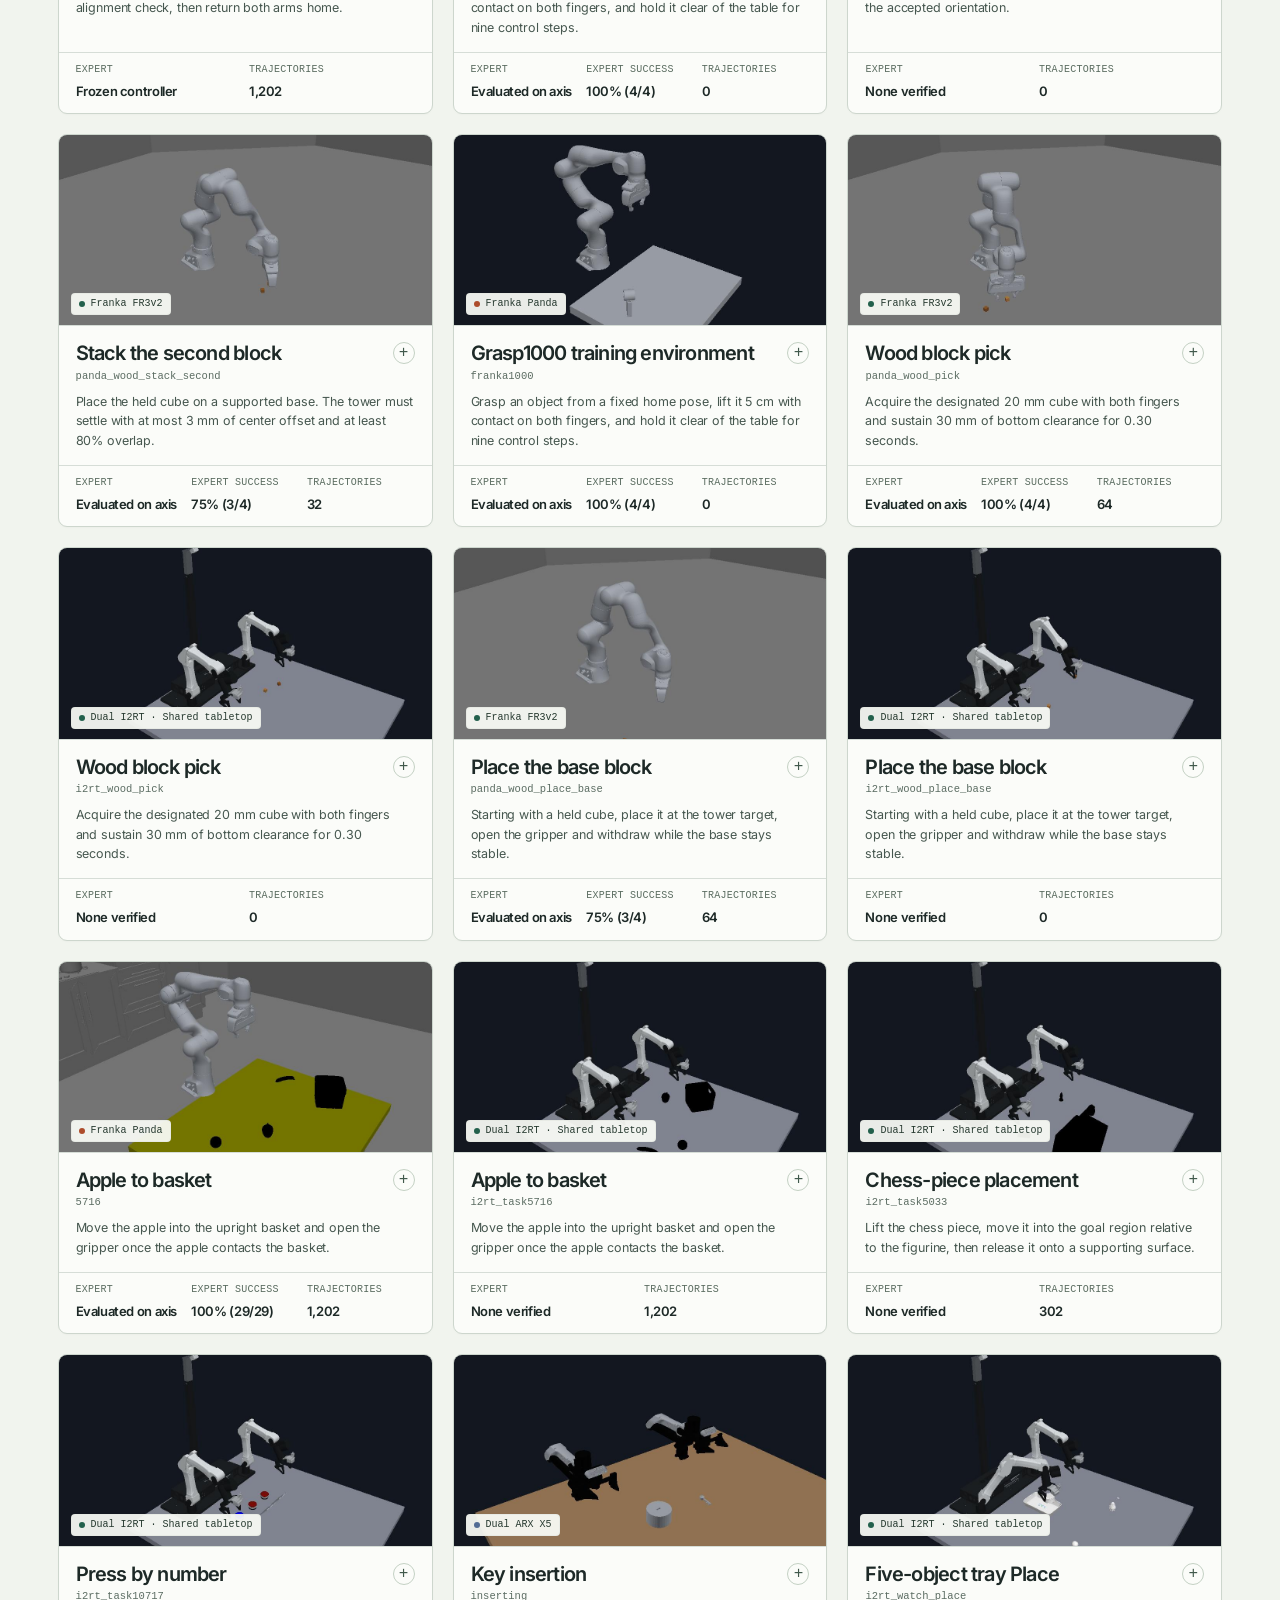
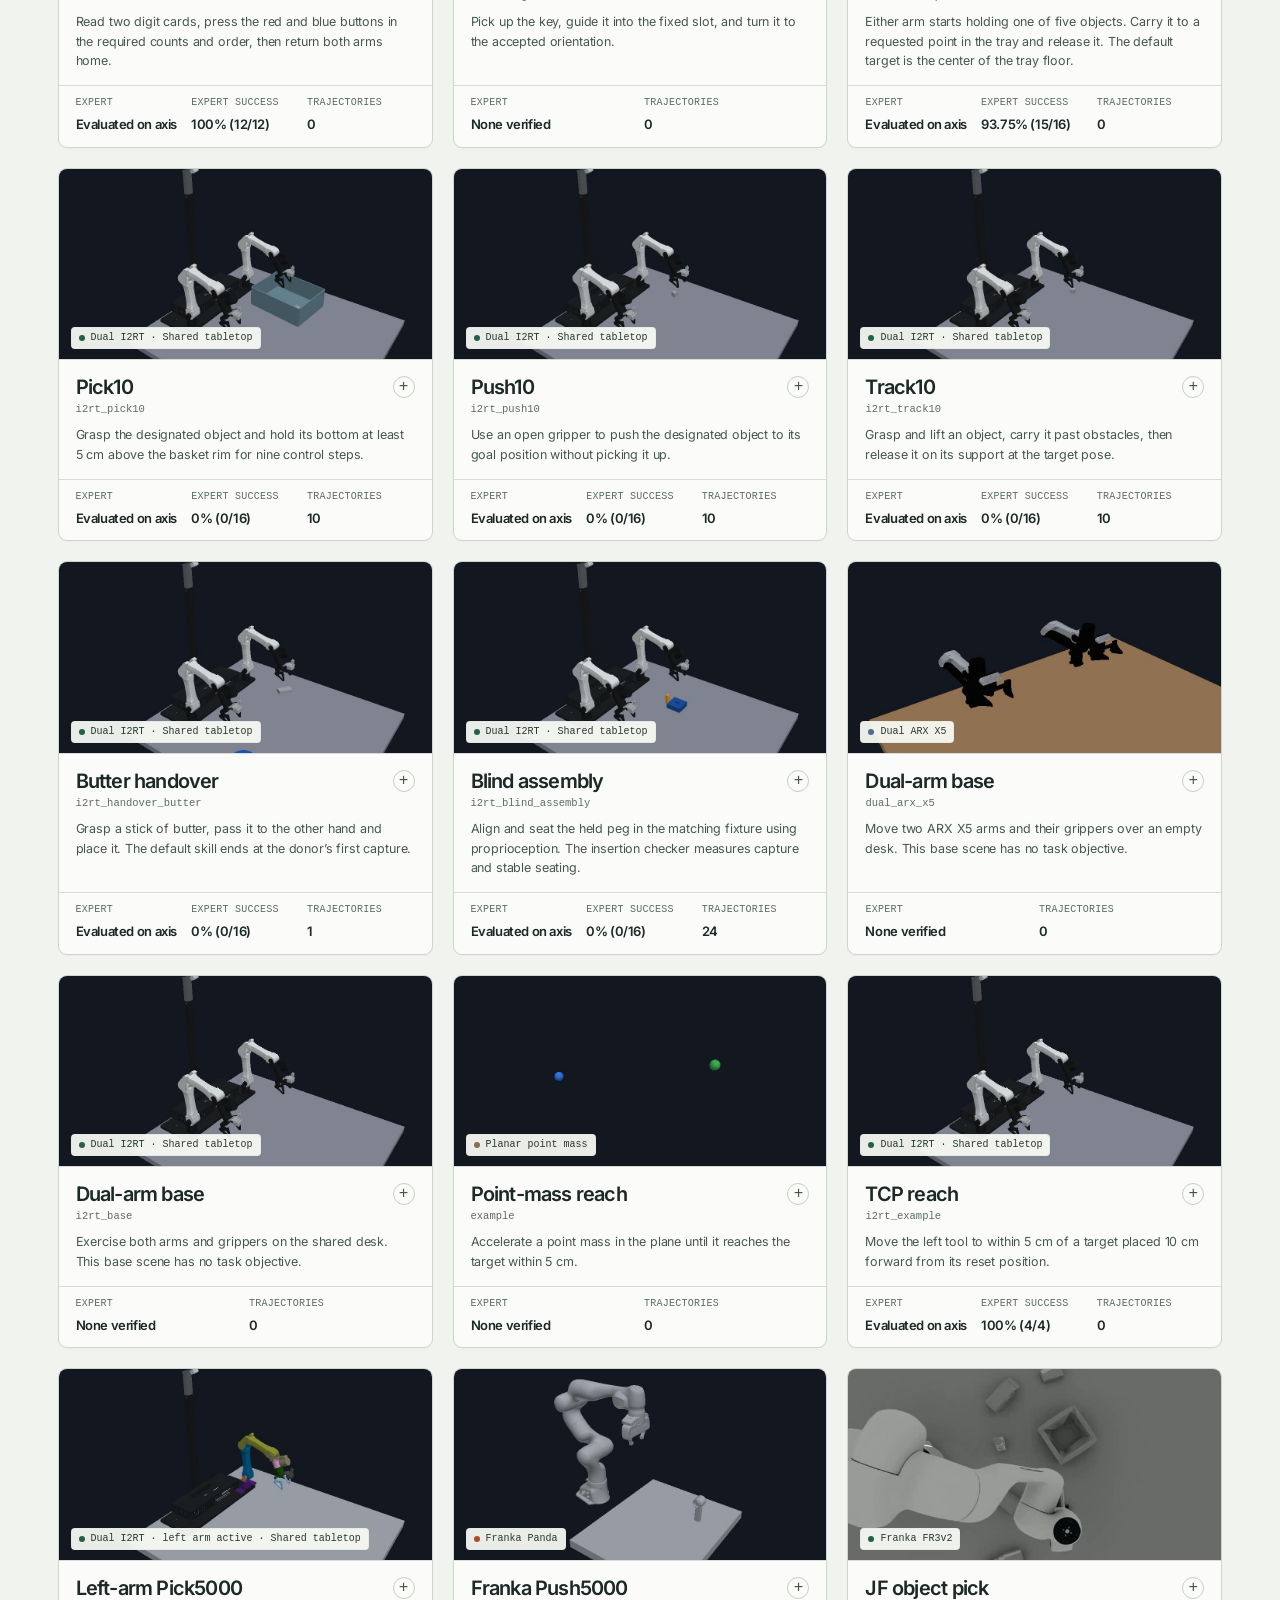
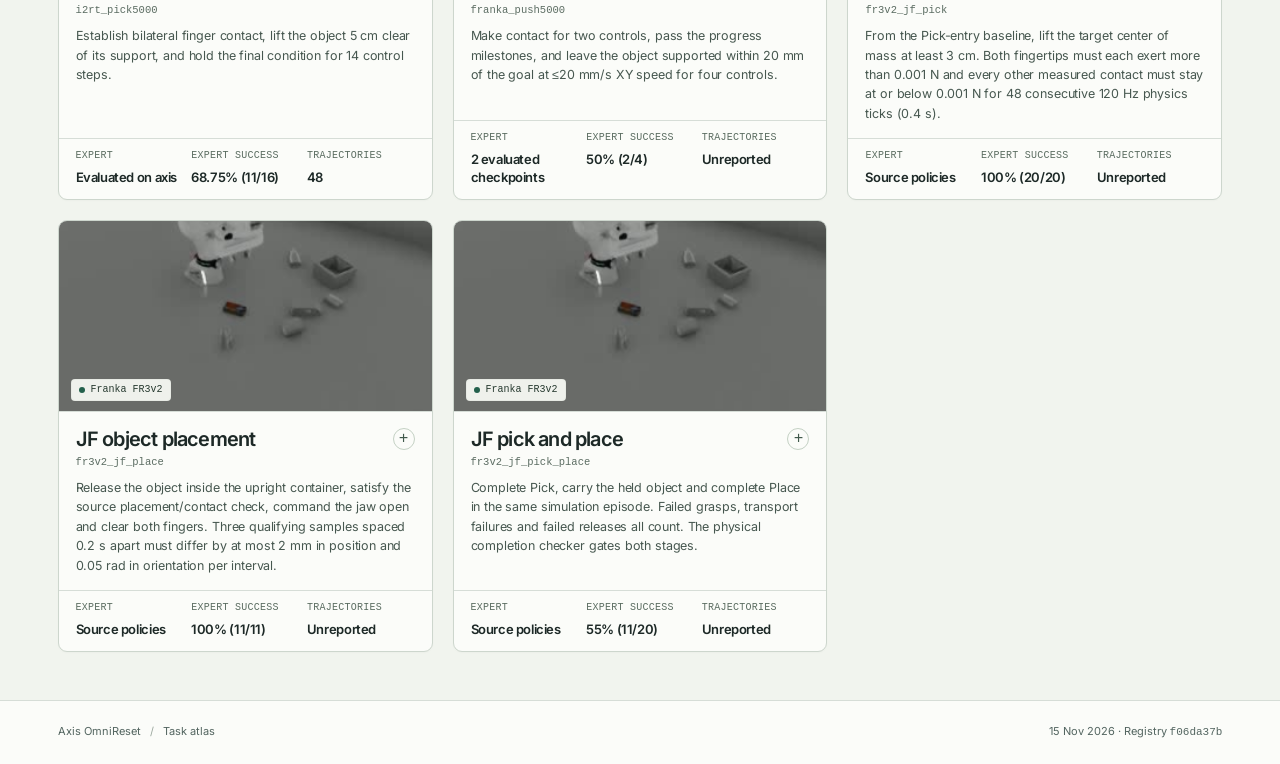
==== commit bc79d987: "Publish verified I2RT tabletop physics and requalified expert scores" ====
--- a/index.html
+++ b/index.html
@@ -56,6 +56,6 @@
       </div>
     </section>
   </main>
-  <footer class="wrap"><span>Axis OmniReset <span class="foot-slash">/</span> Task atlas</span><span>15 Nov 2026 <span aria-hidden="true">·</span> Registry <code>e465d48</code></span></footer>
+  <footer class="wrap"><span>Axis OmniReset <span class="foot-slash">/</span> Task atlas</span><span>15 Nov 2026 <span aria-hidden="true">·</span> Registry <code>f06da37b</code></span></footer>
 </body>
 </html>
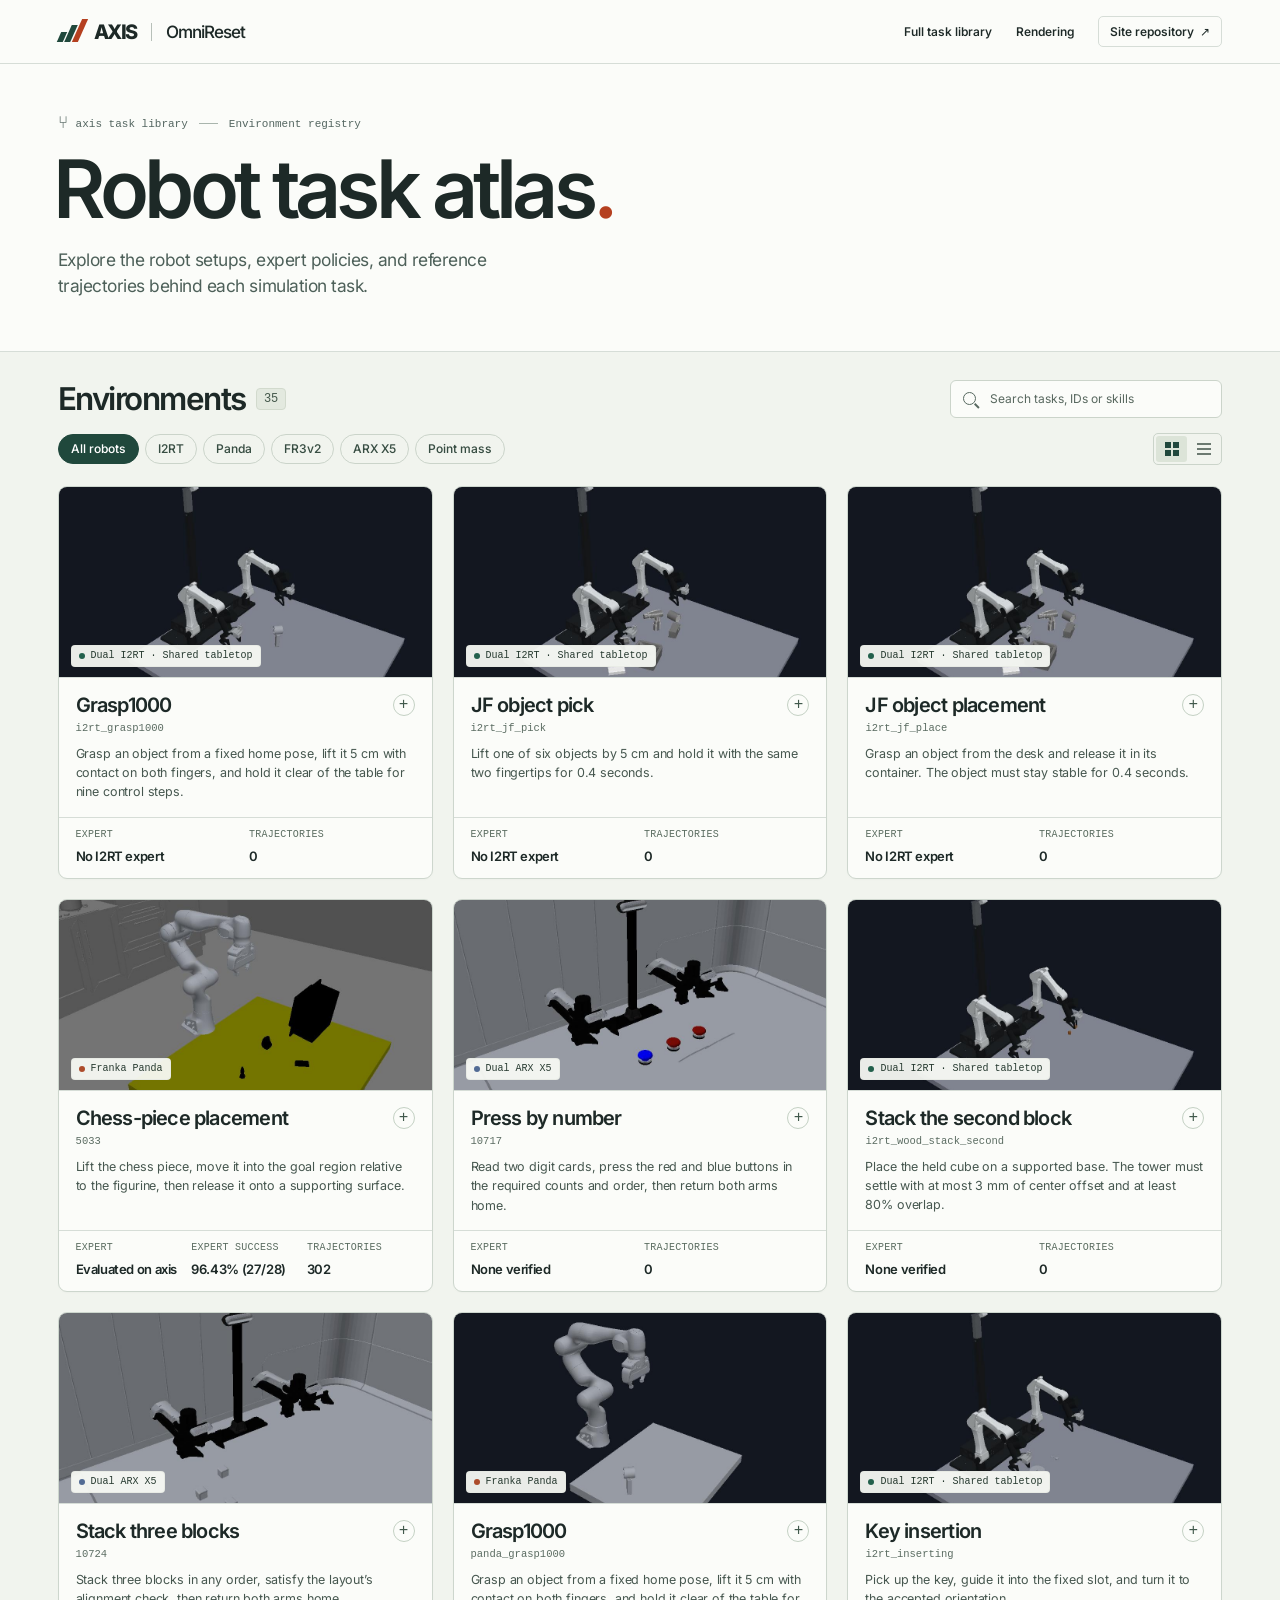
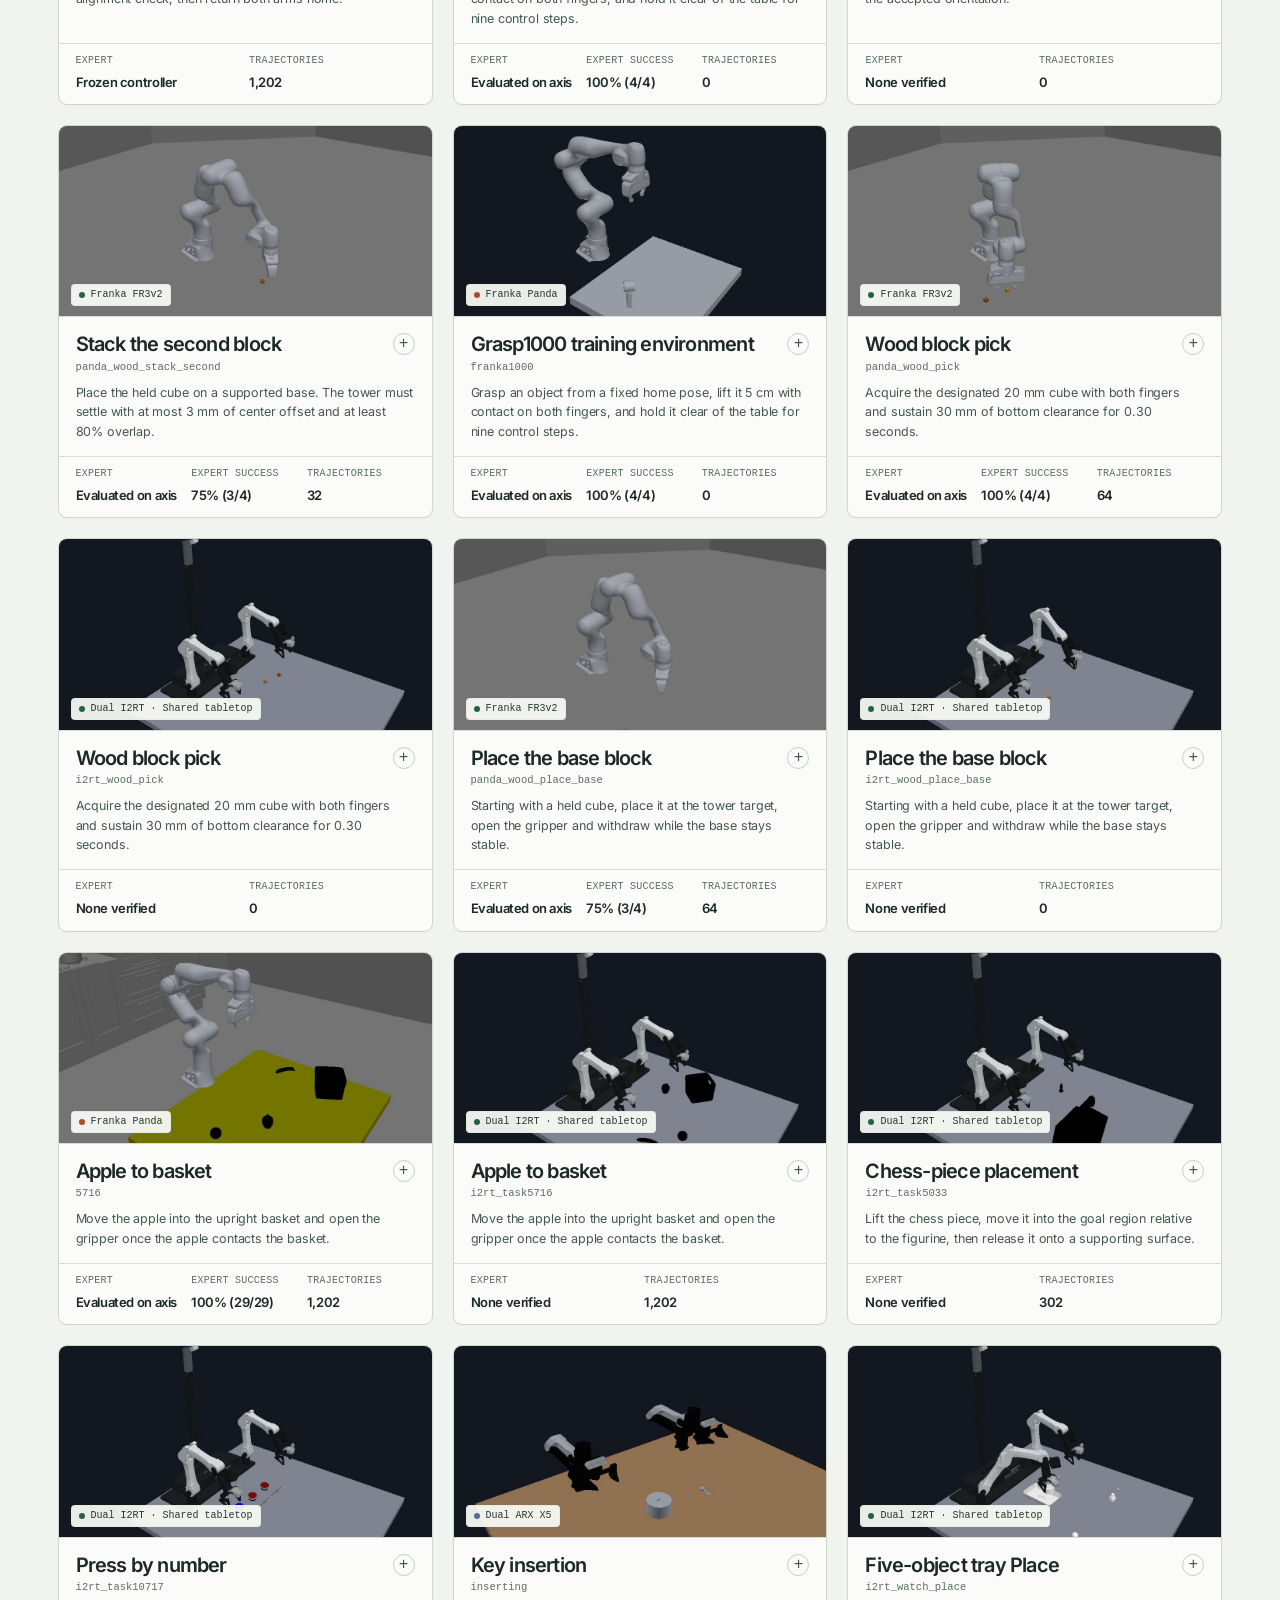
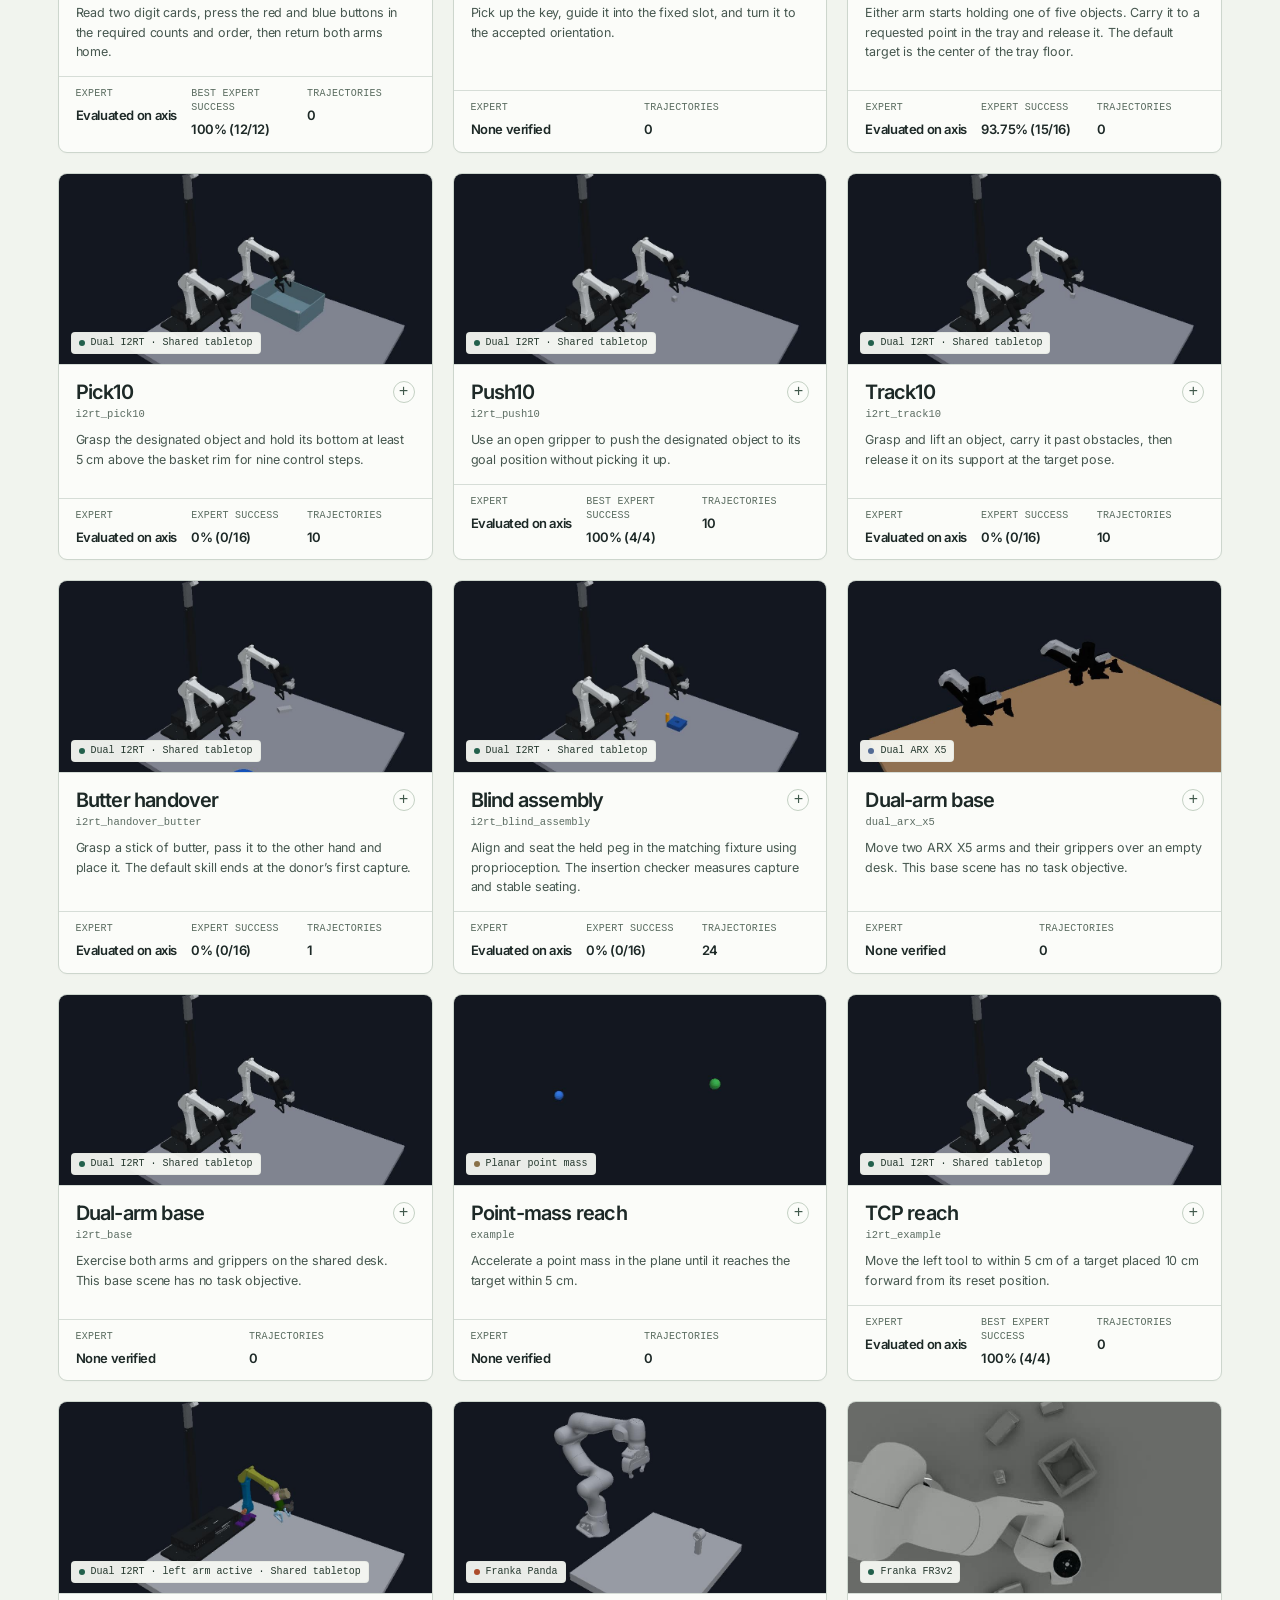
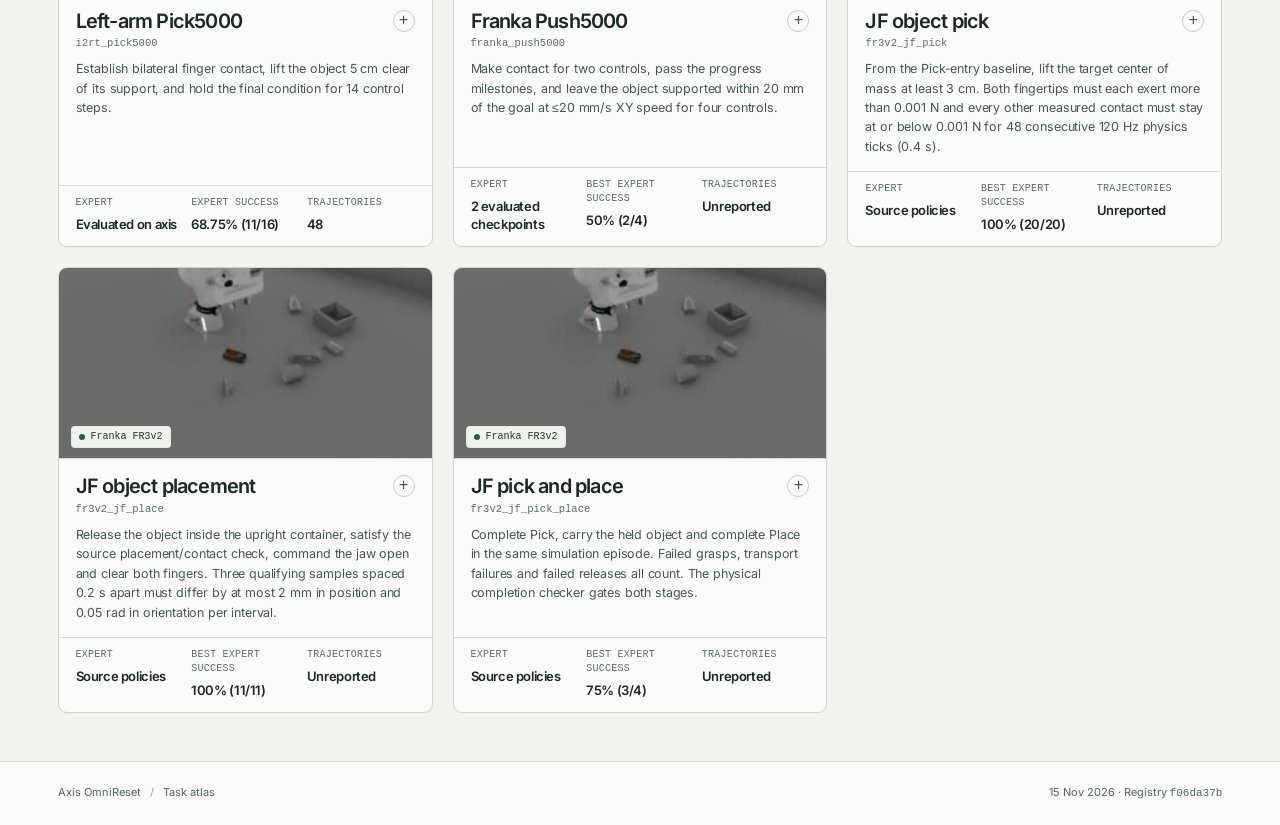
==== commit 1efab45d: "Remove the Panda and I2RT comparison banner" ====
--- a/index.html
+++ b/index.html
@@ -8,10 +8,10 @@
   <title>Robot task atlas · Axis OmniReset</title>
   <link rel="icon" href="data:,">
   <link rel="preload" href="assets/inter-latin.woff2" as="font" type="font/woff2" crossorigin>
-  <link rel="stylesheet" href="atlas.css">
+  <link rel="stylesheet" href="atlas.css?v=2ea7e14349">
   <script defer src="catalog-data.js"></script>
   <script defer src="spectator.js"></script>
-  <script defer src="atlas.js"></script>
+  <script defer src="atlas.js?v=5bd7c0ca1c"></script>
 </head>
 <body>
   <a href="#library" class="skip">Skip to environments</a>
@@ -23,18 +23,9 @@
   </header>
   <main id="top">
     <div class="hero wrap">
-      <div class="hero-copy">
-        <p class="branch-line"><span class="branch-icon" aria-hidden="true">⑂</span><span>axis task library</span><span class="small-rule"></span><span>Environment registry</span></p>
-        <h1>Robot task atlas<span>.</span></h1>
-        <p class="lede">Explore the robot setups, expert policies, and reference trajectories behind each simulation task.</p>
-      </div>
-      <a class="compare" href="#compare-wood" id="compare" aria-label="Compare the Panda and I2RT versions of Stack the second block">
-        <div class="compare-views">
-          <figure><img id="hero-panda" alt="Panda in the wood-block stacking environment"><figcaption>Panda</figcaption></figure>
-          <figure><img id="hero-i2rt" alt="Dual I2RT in the wood-block stacking environment"><figcaption>I2RT</figcaption></figure>
-        </div>
-        <div class="compare-caption"><span>One task, two robots</span><strong>Stack the second block <span aria-hidden="true">↗</span></strong></div>
-      </a>
+      <p class="branch-line"><span class="branch-icon" aria-hidden="true">⑂</span><span>axis task library</span><span class="small-rule"></span><span>Environment registry</span></p>
+      <h1>Robot task atlas<span>.</span></h1>
+      <p class="lede">Explore the robot setups, expert policies, and reference trajectories behind each simulation task.</p>
     </div>
     <section id="library" class="library" aria-labelledby="library-title">
       <div class="wrap">
--- a/atlas.css
+++ b/atlas.css
@@ -26,8 +26,7 @@
 .mast nav a:hover,.branch-line a:hover,footer a:hover{text-decoration:underline;text-underline-offset:3px}
 .repo{border:1px solid var(--line);padding:7px 11px;border-radius:5px}
 .repo span{margin-left:3px}
-.hero{display:grid;grid-template-columns:minmax(0,1fr) minmax(345px,.79fr);align-items:center;gap:clamp(32px,6vw,88px);padding-block:clamp(32px,4vw,60px)}
-.hero-copy{padding-block:2px 7px}
+.hero{padding-block:clamp(32px,4vw,60px)}
 .branch-line{display:flex;align-items:center;gap:8px;color:var(--muted);font:11px/1.3 var(--mono);margin:0 0 17px}
 .branch-line a{text-decoration:none}
 .branch-icon{font-size:17px;line-height:1}
@@ -36,16 +35,6 @@
 h1{font-size:clamp(52px,6.3vw,95px);line-height:.99;font-weight:590;letter-spacing:-.06em;margin-left:-.056em}
 h1 span{color:var(--accent)}
 .lede{font-size:clamp(15px,1.35vw,19px);font-weight:400;line-height:1.52;margin-top:18px;max-width:515px;letter-spacing:-.028em;color:#4d6059}
-.compare{display:block;background:#e8ece8;border:1px solid #c5cfc7;border-radius:9px;overflow:hidden;text-decoration:none;min-width:0}
-.compare-views{display:grid;grid-template-columns:1fr 1fr;gap:1px;background:#bbc3ba}
-.compare figure{position:relative;height:clamp(105px,10.3vw,156px);background:#d6dcd5;overflow:hidden}
-.compare img{width:100%;height:100%;object-fit:cover;display:block;transition:transform .22s}
-.compare:hover img{transform:scale(1.025)}
-.compare figcaption{position:absolute;left:8px;bottom:7px;background:#fcfdf7ed;border:1px solid #ffffff7a;padding:3px 6px;border-radius:3px;font:10px/1 var(--mono)}
-.compare-caption{display:flex;flex-wrap:wrap;justify-content:space-between;gap:6px;background:#233931;color:#fff;padding:10px 12px;align-items:center;font-size:11px}
-.compare-caption>span{color:#c8d6ce}
-.compare-caption strong{font-weight:580}
-.compare-caption strong span{margin-left:4px}
 .library{border-block:1px solid var(--line);background:#f1f4ee;padding-block:28px 48px;scroll-margin-top:10px}
 .library-heading,.toolbar{display:flex;align-items:center;justify-content:space-between;gap:15px}
 .library-title{display:flex;gap:10px;align-items:center}
@@ -125,11 +114,11 @@
 footer a{text-decoration:none}
 .foot-slash{margin:0 6px;color:#9aa79d}
 @media(min-width:1550px){.cards{gap:24px}.photo{aspect-ratio:2.1}}
-@media(max-width:980px){.cards{--columns:2}.hero{grid-template-columns:minmax(0,1fr) minmax(275px,.73fr);gap:22px}.compare-caption>span{display:none}.list-view .metrics{width:26%}}
-@media(max-width:700px){.wrap{width:calc(100% - 32px)}.hero{grid-template-columns:1fr;gap:19px;padding-block:26px}.mast nav{gap:12px}.mast nav>a.repo{display:none}.mast-inner{height:54px}.hero-copy{padding-bottom:0}.branch-line{margin-bottom:12px}.lede{margin-top:12px}.hero .compare{max-width:430px}.compare figure{height:91px}.compare-caption{padding:7px 10px}.compare-caption>span{display:inline}.library{padding-block:21px 32px}.toolbar{align-items:flex-start;margin:14px 0 16px}.cards{gap:12px}.filters{gap:5px}.filters button{padding:6px 9px;font-size:11px}.view-switch button{width:26px;height:24px}.panel{padding:15px}.panel-content{gap:16px;grid-template-columns:1fr}.list-view .photo{width:95px}.list-view .metrics{width:25%;display:flex;flex-direction:column;align-items:stretch;gap:3px}.list-view .metric{gap:1px}.list-view .metric-label{font-size:8px}.list-view .metric-value{font-size:10px}.list-view .card-copy{padding:10px}.list-view .expand-symbol{display:none}}
-@media(max-width:530px){.cards{--columns:1}.hero .compare{max-width:none}.compare figure{height:95px}.library-heading{align-items:flex-start;flex-direction:column;gap:12px}.search{width:100%}.toolbar{gap:6px}.card-copy{padding:14px 15px}.photo{aspect-ratio:2.05}.metrics{padding:9px 15px 12px}.list-view .card-desc{display:none}.list-view .photo{width:92px;min-height:115px}.list-view .card-title{font-size:16px}.list-view .env-id{font-size:9px}.list-view .metrics{width:23%;padding-right:7px}.list-view .robot-label{font-size:8px;white-space:normal;right:4px;width:fit-content}.view-switch{align-self:flex-start}footer{align-items:flex-start;flex-direction:column;gap:7px}}
+@media(max-width:980px){.cards{--columns:2}.list-view .metrics{width:26%}}
+@media(max-width:700px){.wrap{width:calc(100% - 32px)}.hero{padding-block:26px}.mast nav{gap:12px}.mast nav>a.repo{display:none}.mast-inner{height:54px}.branch-line{margin-bottom:12px}.lede{margin-top:12px}.library{padding-block:21px 32px}.toolbar{align-items:flex-start;margin:14px 0 16px}.cards{gap:12px}.filters{gap:5px}.filters button{padding:6px 9px;font-size:11px}.view-switch button{width:26px;height:24px}.panel{padding:15px}.panel-content{gap:16px;grid-template-columns:1fr}.list-view .photo{width:95px}.list-view .metrics{width:25%;display:flex;flex-direction:column;align-items:stretch;gap:3px}.list-view .metric{gap:1px}.list-view .metric-label{font-size:8px}.list-view .metric-value{font-size:10px}.list-view .card-copy{padding:10px}.list-view .expand-symbol{display:none}}
+@media(max-width:530px){.cards{--columns:1}.library-heading{align-items:flex-start;flex-direction:column;gap:12px}.search{width:100%}.toolbar{gap:6px}.card-copy{padding:14px 15px}.photo{aspect-ratio:2.05}.metrics{padding:9px 15px 12px}.list-view .card-desc{display:none}.list-view .photo{width:92px;min-height:115px}.list-view .card-title{font-size:16px}.list-view .env-id{font-size:9px}.list-view .metrics{width:23%;padding-right:7px}.list-view .robot-label{font-size:8px;white-space:normal;right:4px;width:fit-content}.view-switch{align-self:flex-start}footer{align-items:flex-start;flex-direction:column;gap:7px}}
 @media(prefers-reduced-motion:reduce){*,*::before,*::after{transition:none!important;scroll-behavior:auto!important}}
-@media print{.mast nav,.toolbar,.search,.compare,.dismiss{display:none}.hero{display:block}.library{background:white}.wrap{width:100%}.card-button{break-inside:avoid}.cards{--columns:2}}
+@media print{.mast nav,.toolbar,.search,.dismiss{display:none}.library{background:white}.wrap{width:100%}.card-button{break-inside:avoid}.cards{--columns:2}}
 
 .length-plot{margin-top:12px;background:#f0f4ed;border:1px solid #dbe4d8;border-radius:6px;padding:11px 14px 10px}
 .length-plot figcaption{font-size:11px;color:#435a4c}
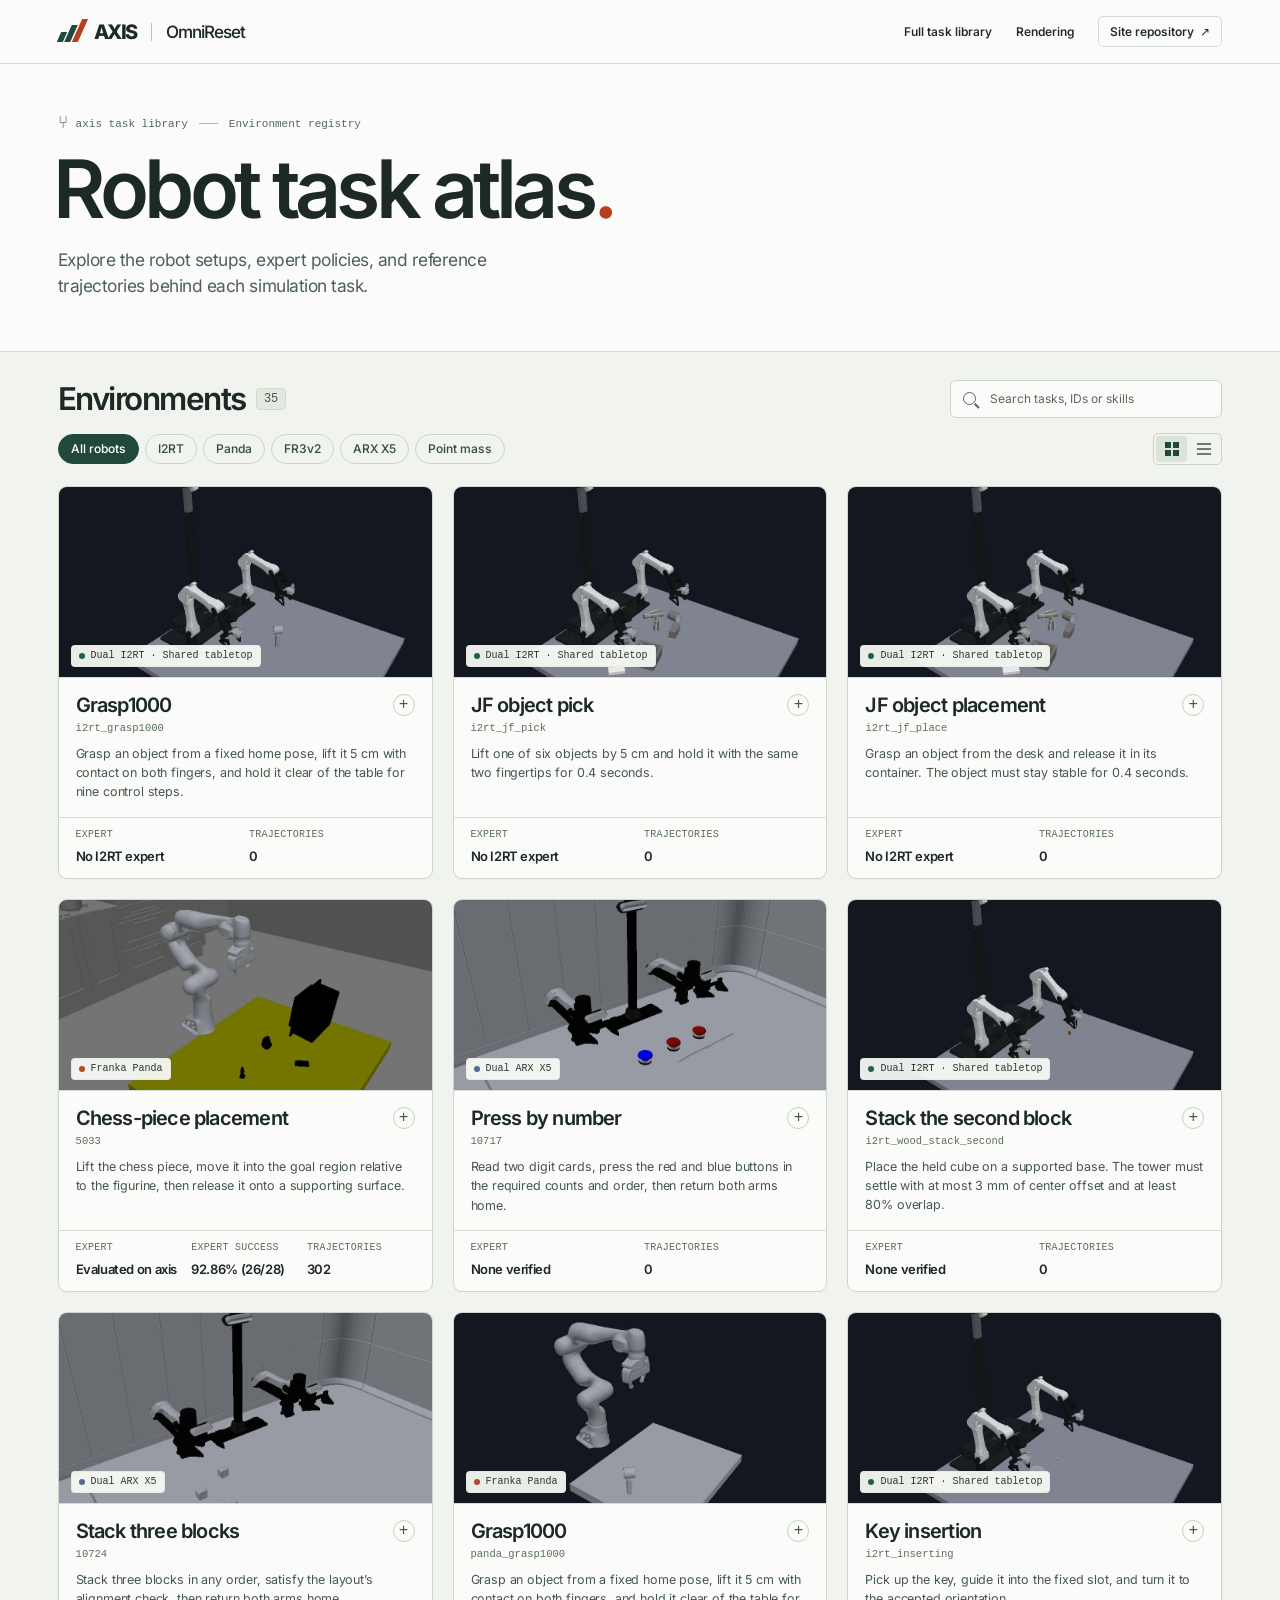
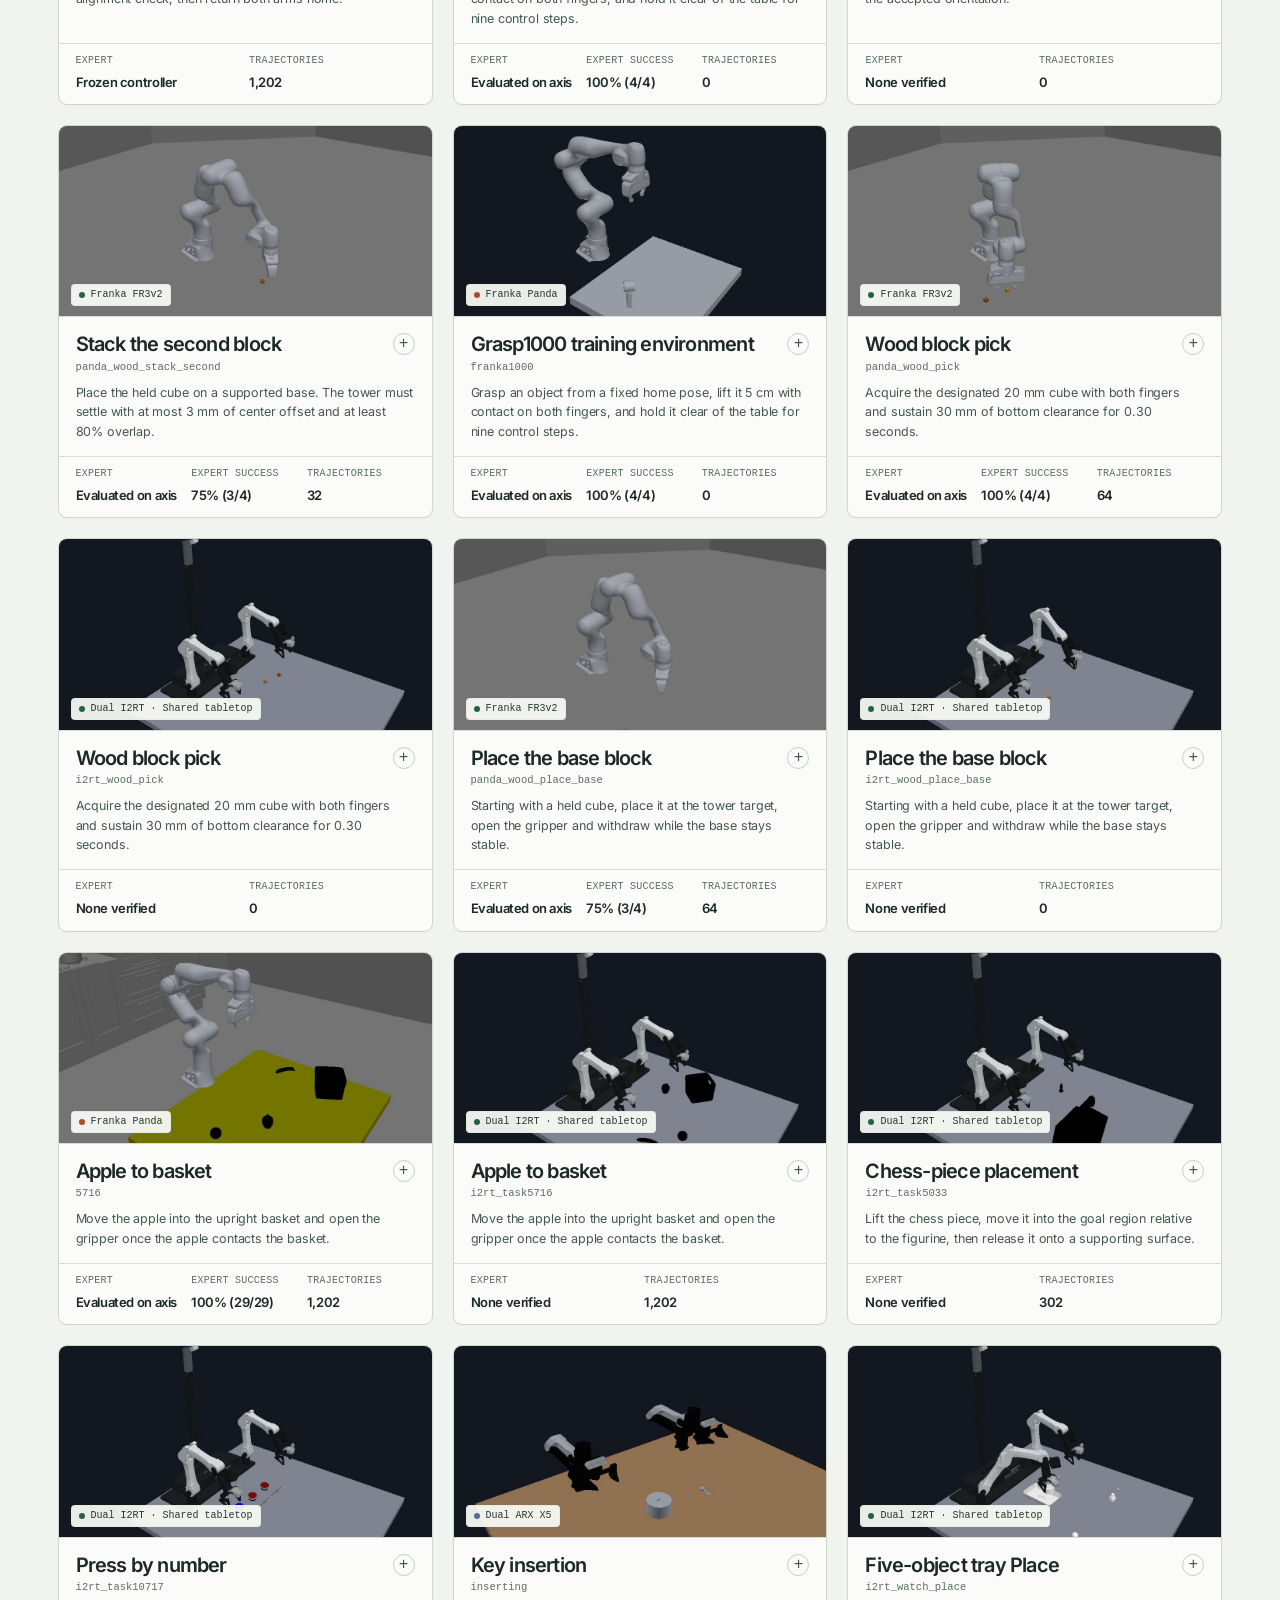
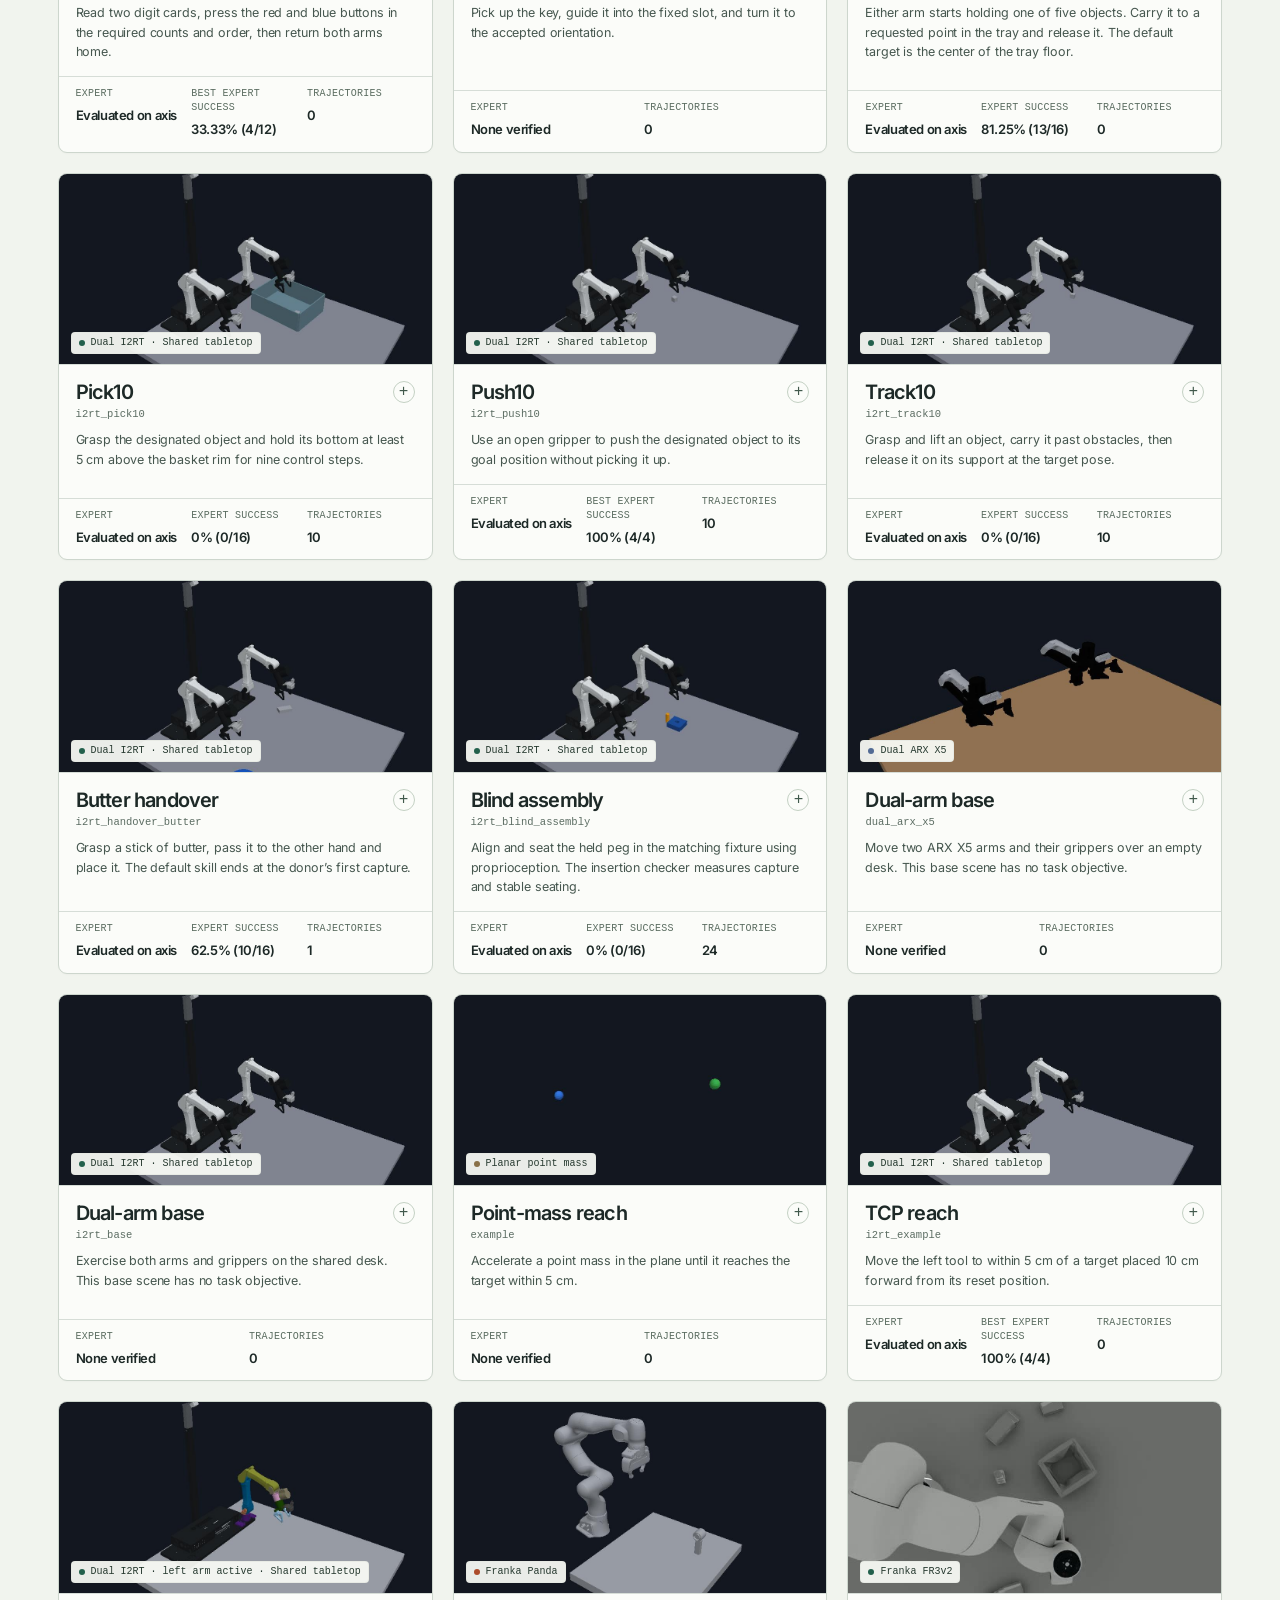
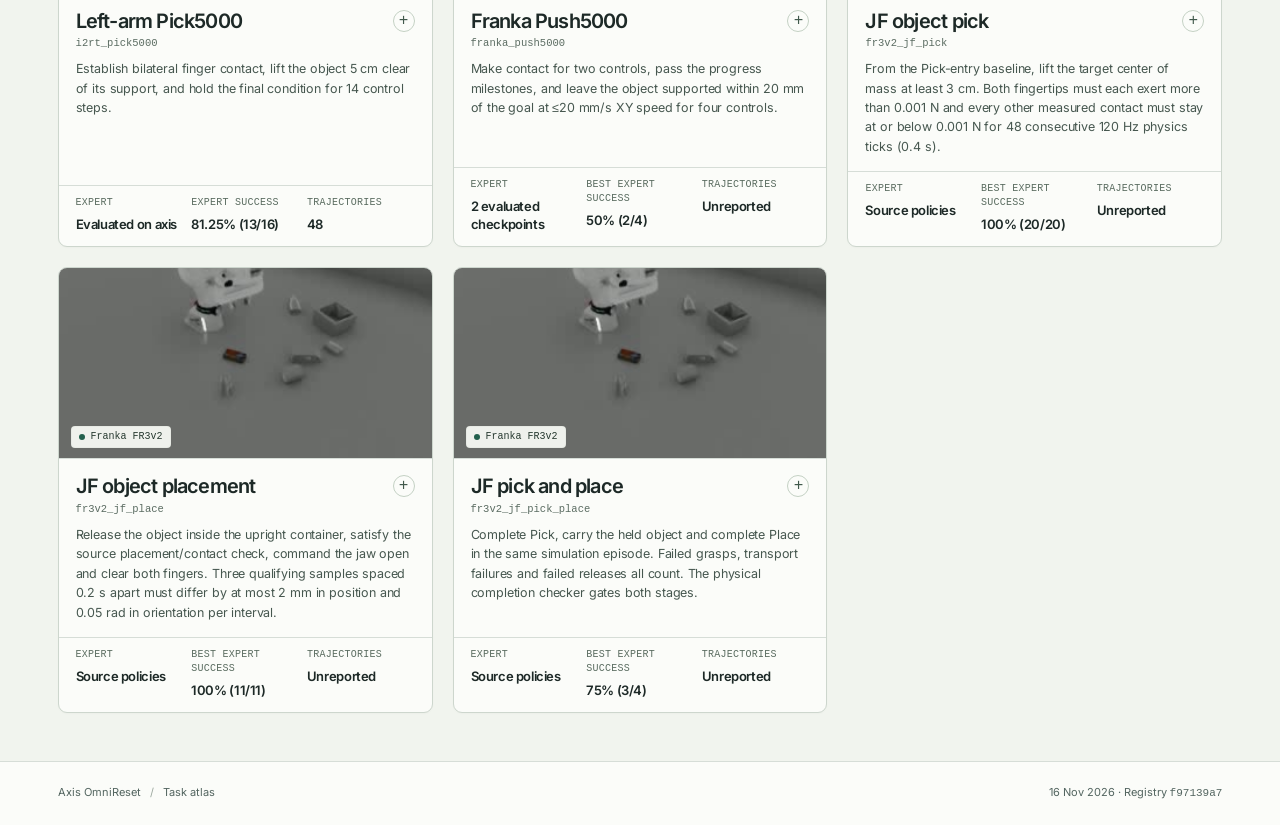
==== commit 4d8509dc: "Publish fresh expert scores and verified I2RT timing" ====
--- a/index.html
+++ b/index.html
@@ -9,9 +9,9 @@
   <link rel="icon" href="data:,">
   <link rel="preload" href="assets/inter-latin.woff2" as="font" type="font/woff2" crossorigin>
   <link rel="stylesheet" href="atlas.css?v=2ea7e14349">
-  <script defer src="catalog-data.js"></script>
+  <script defer src="catalog-data.js?v=28246b2942"></script>
   <script defer src="spectator.js"></script>
-  <script defer src="atlas.js?v=5bd7c0ca1c"></script>
+  <script defer src="atlas.js?v=9fb36d0165"></script>
 </head>
 <body>
   <a href="#library" class="skip">Skip to environments</a>
@@ -47,6 +47,6 @@
       </div>
     </section>
   </main>
-  <footer class="wrap"><span>Axis OmniReset <span class="foot-slash">/</span> Task atlas</span><span>15 Nov 2026 <span aria-hidden="true">·</span> Registry <code>f06da37b</code></span></footer>
+  <footer class="wrap"><span>Axis OmniReset <span class="foot-slash">/</span> Task atlas</span><span>16 Nov 2026 <span aria-hidden="true">·</span> Registry <code>f97139a7</code></span></footer>
 </body>
 </html>
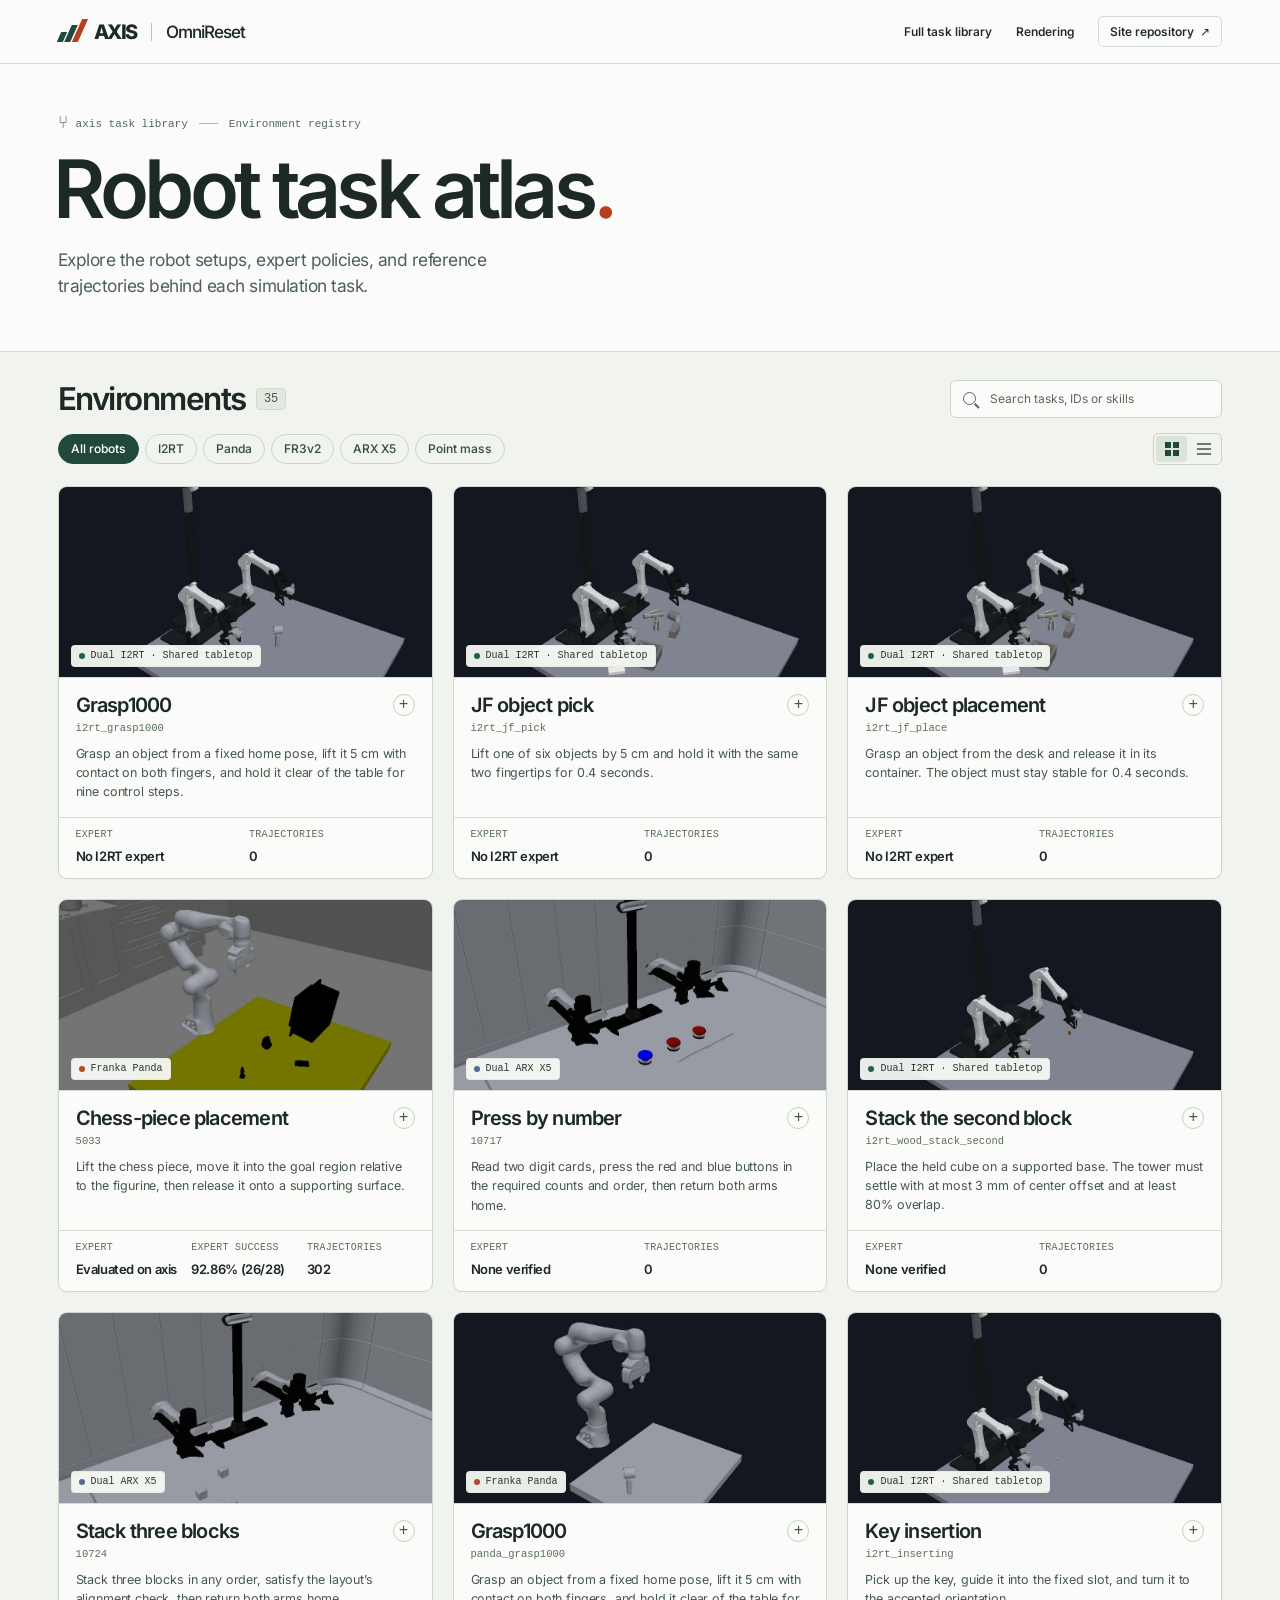
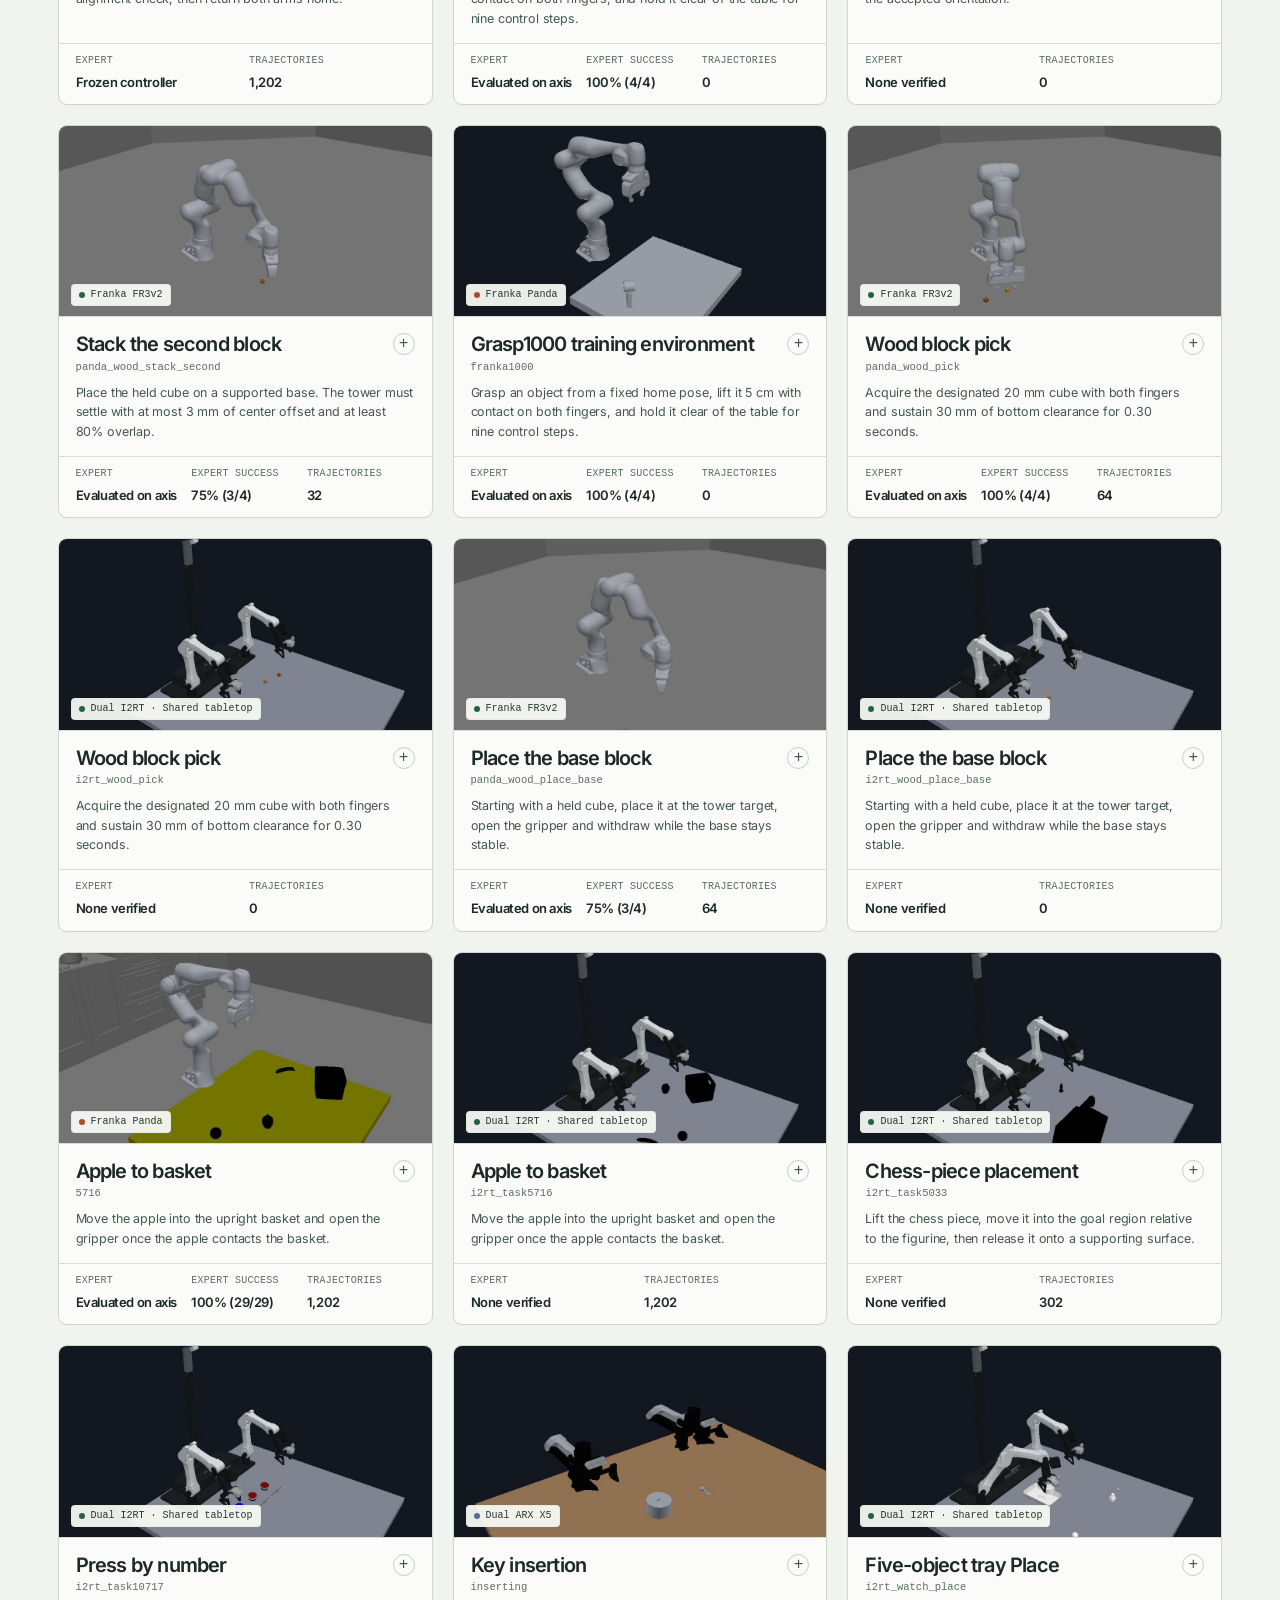
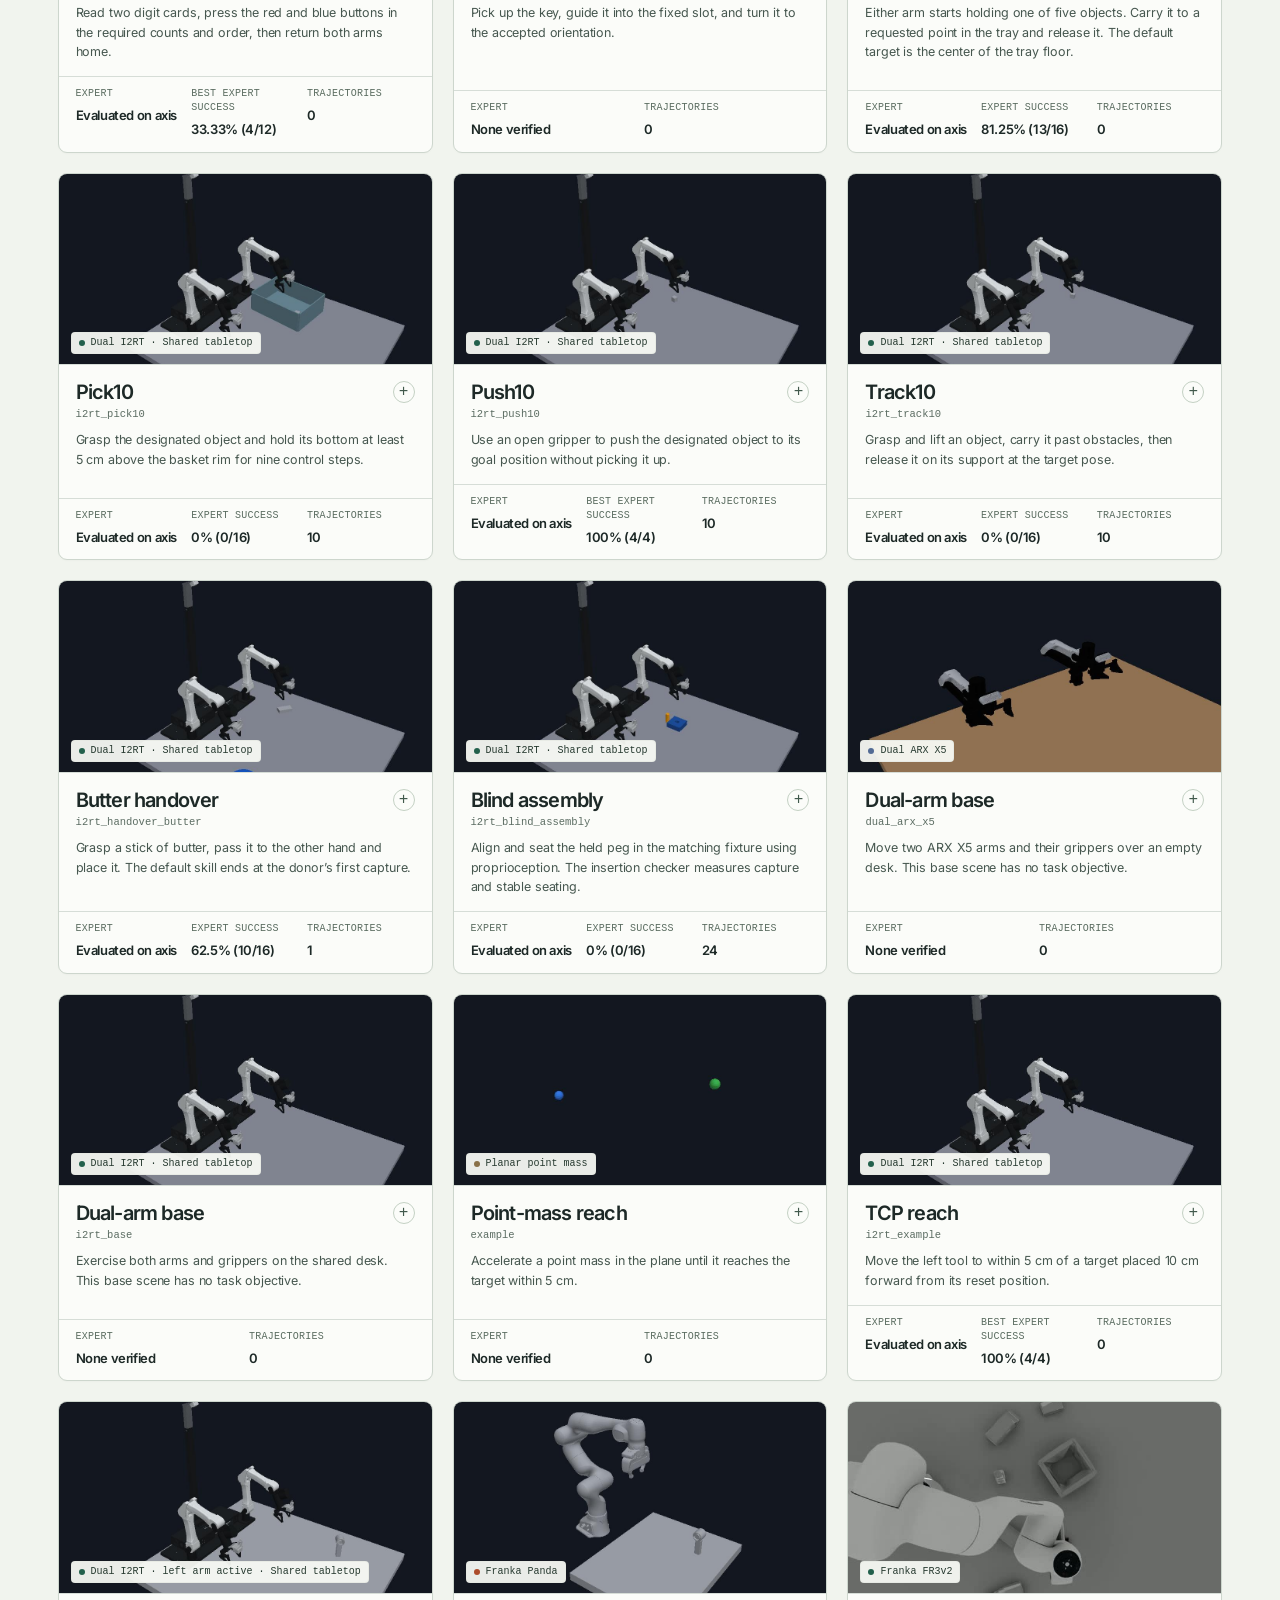
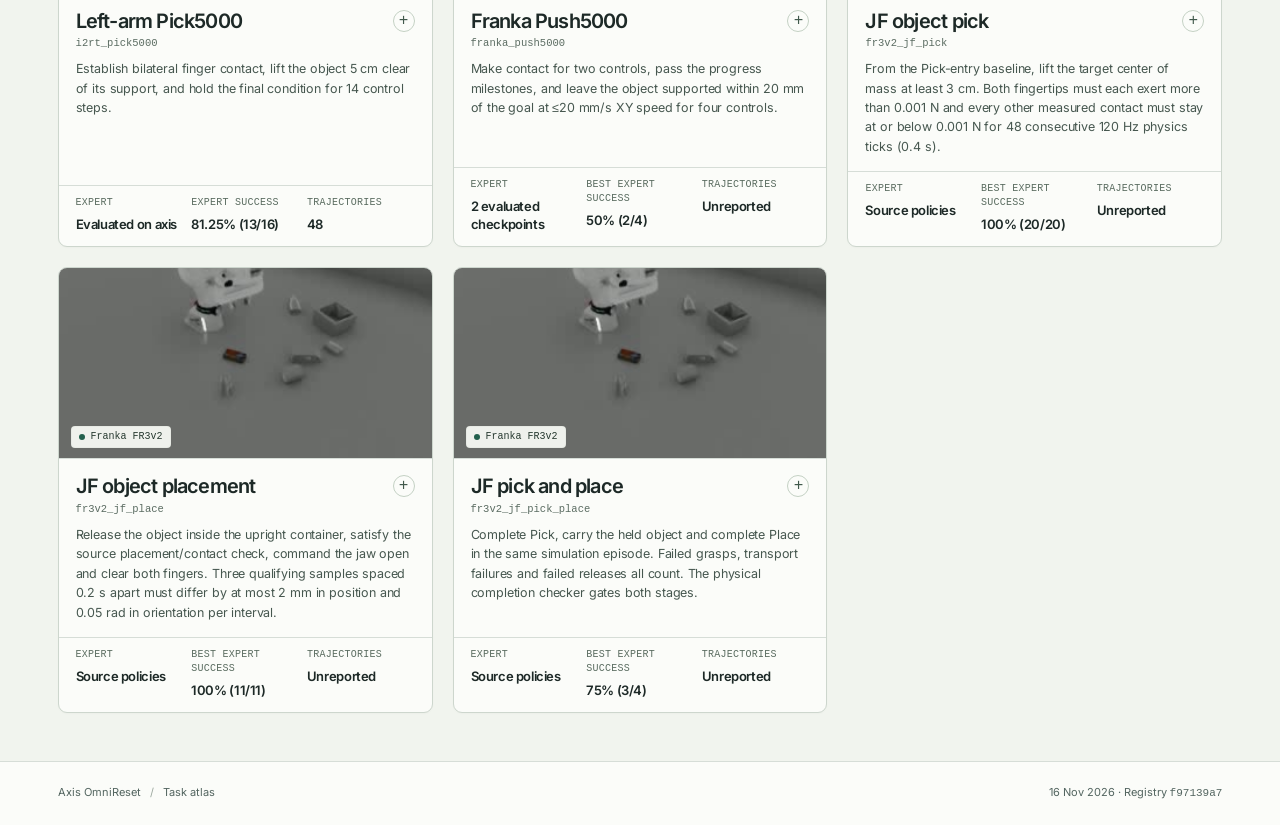
==== commit c67d742c: "Replace Pick5000 single-arm footage with its registered dual-arm rollout" ====
--- a/index.html
+++ b/index.html
@@ -9,7 +9,7 @@
   <link rel="icon" href="data:,">
   <link rel="preload" href="assets/inter-latin.woff2" as="font" type="font/woff2" crossorigin>
   <link rel="stylesheet" href="atlas.css?v=2ea7e14349">
-  <script defer src="catalog-data.js?v=28246b2942"></script>
+  <script defer src="catalog-data.js?v=a71e98b288"></script>
   <script defer src="spectator.js"></script>
   <script defer src="atlas.js?v=9fb36d0165"></script>
 </head>
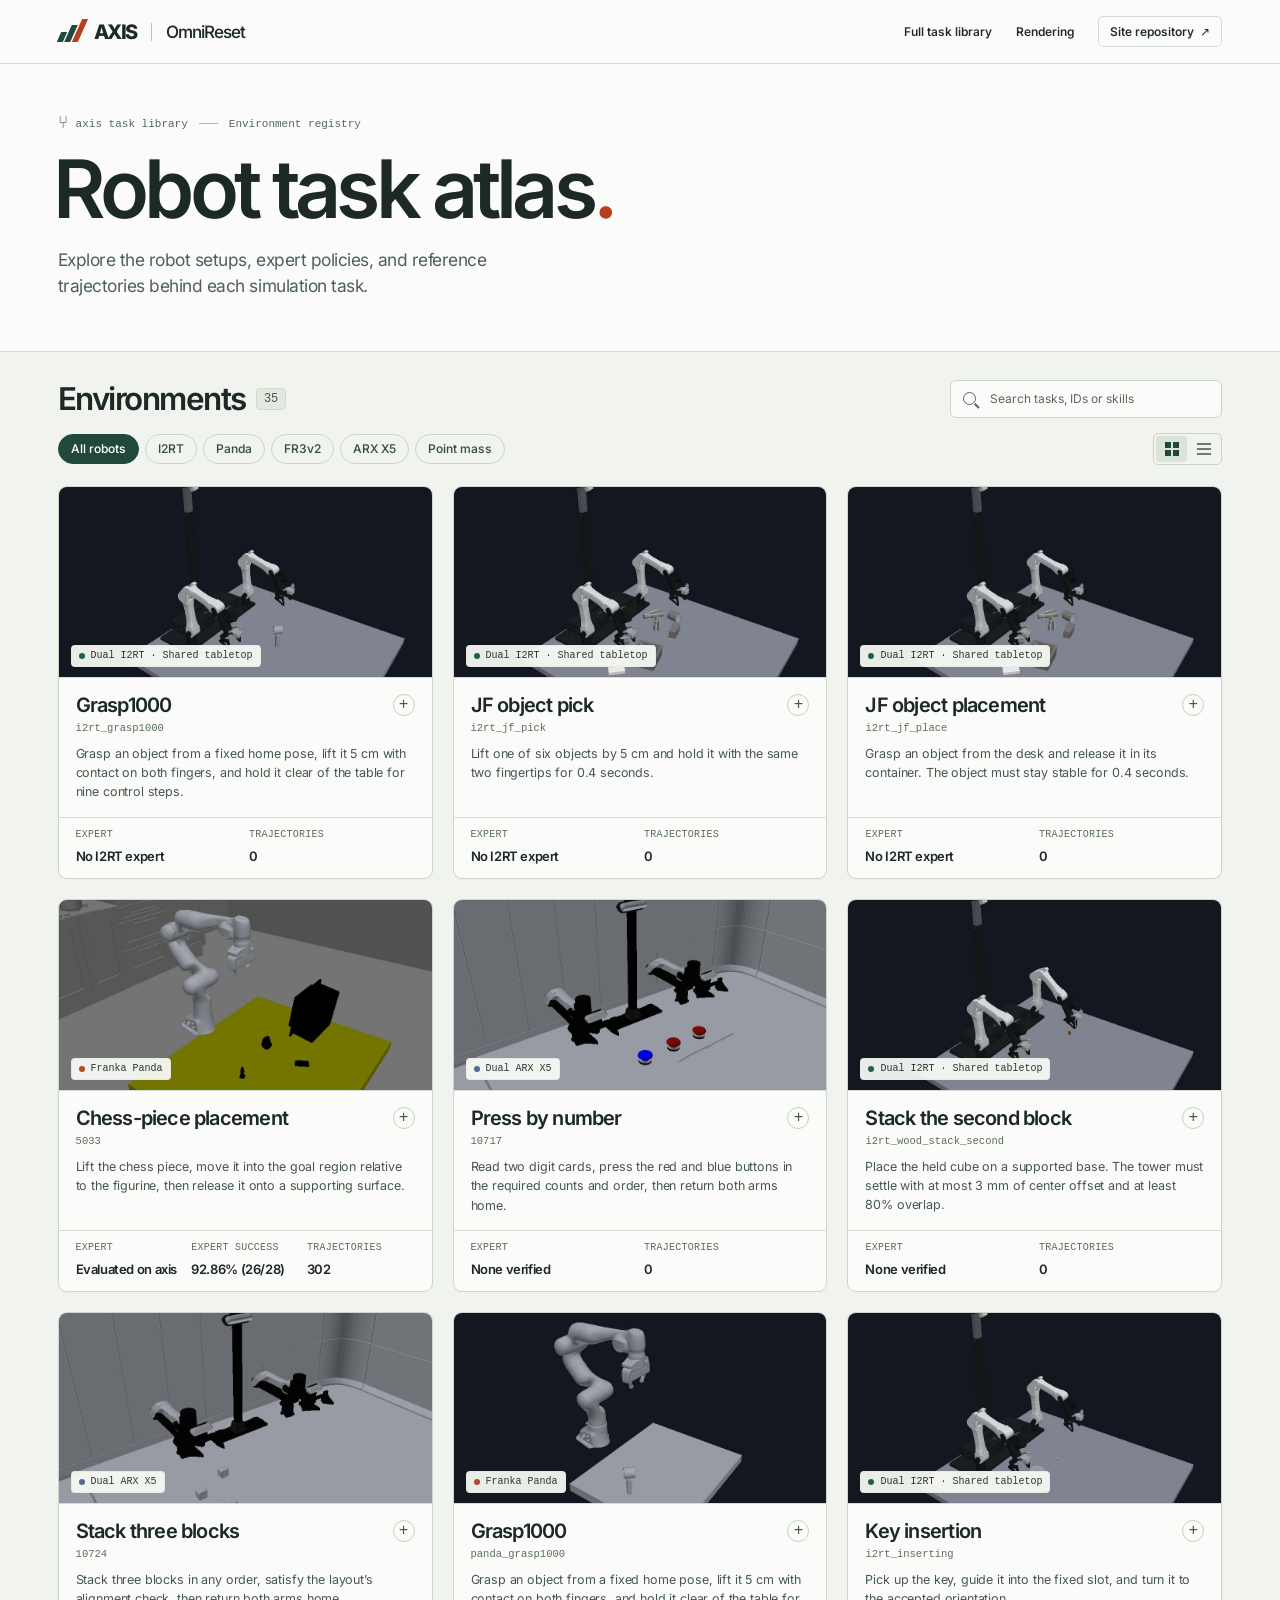
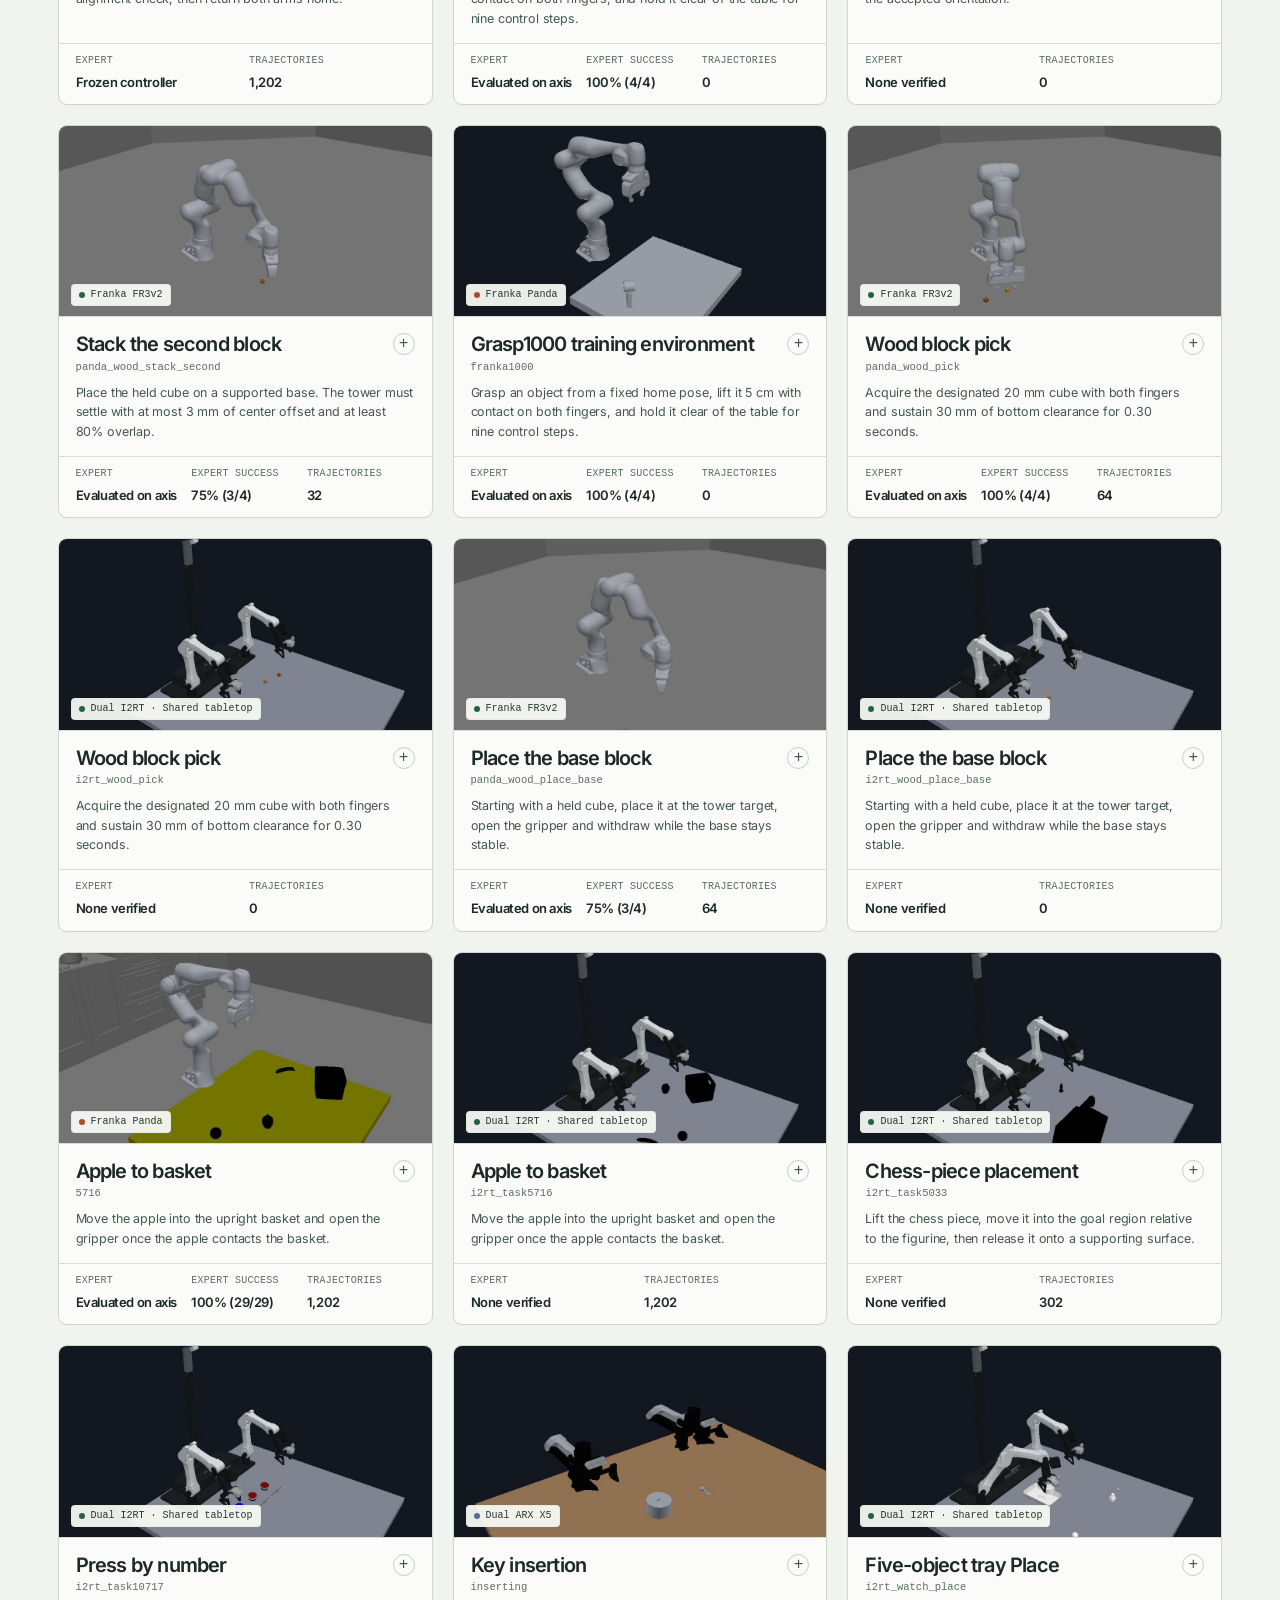
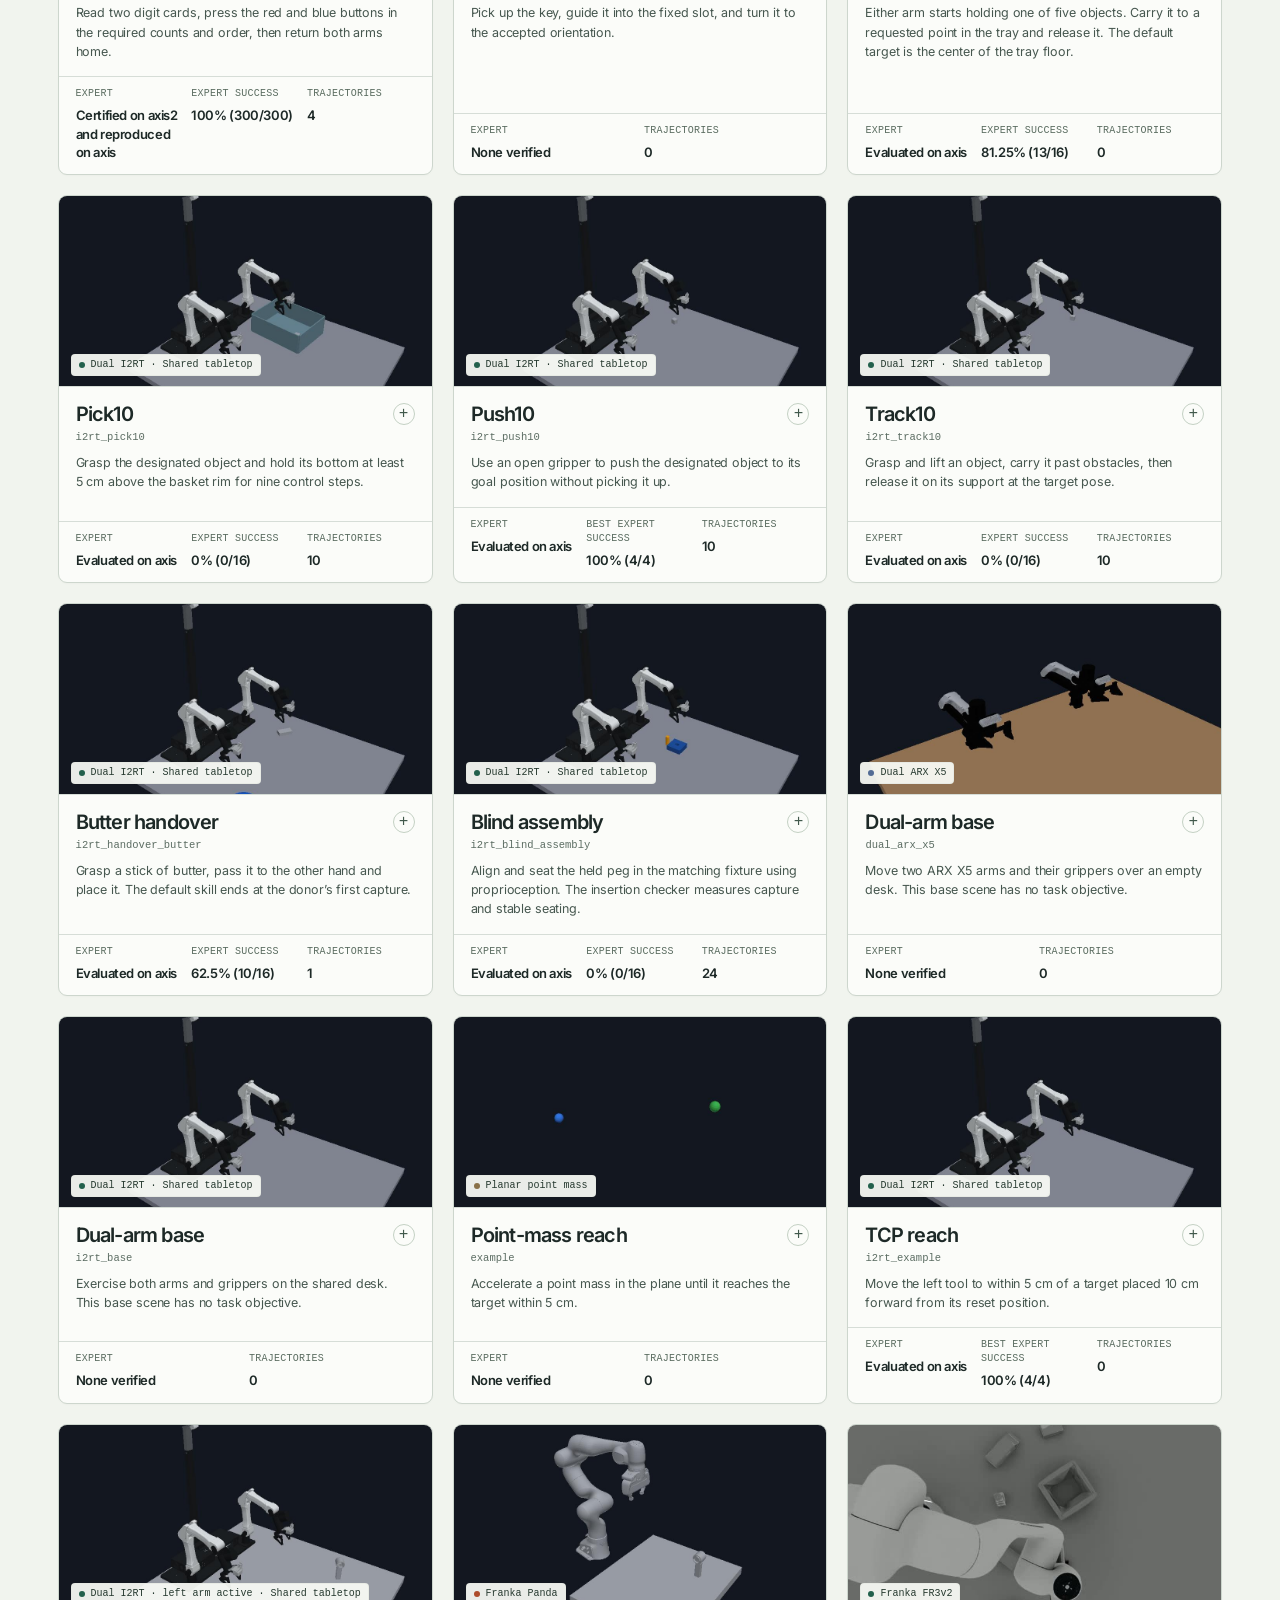
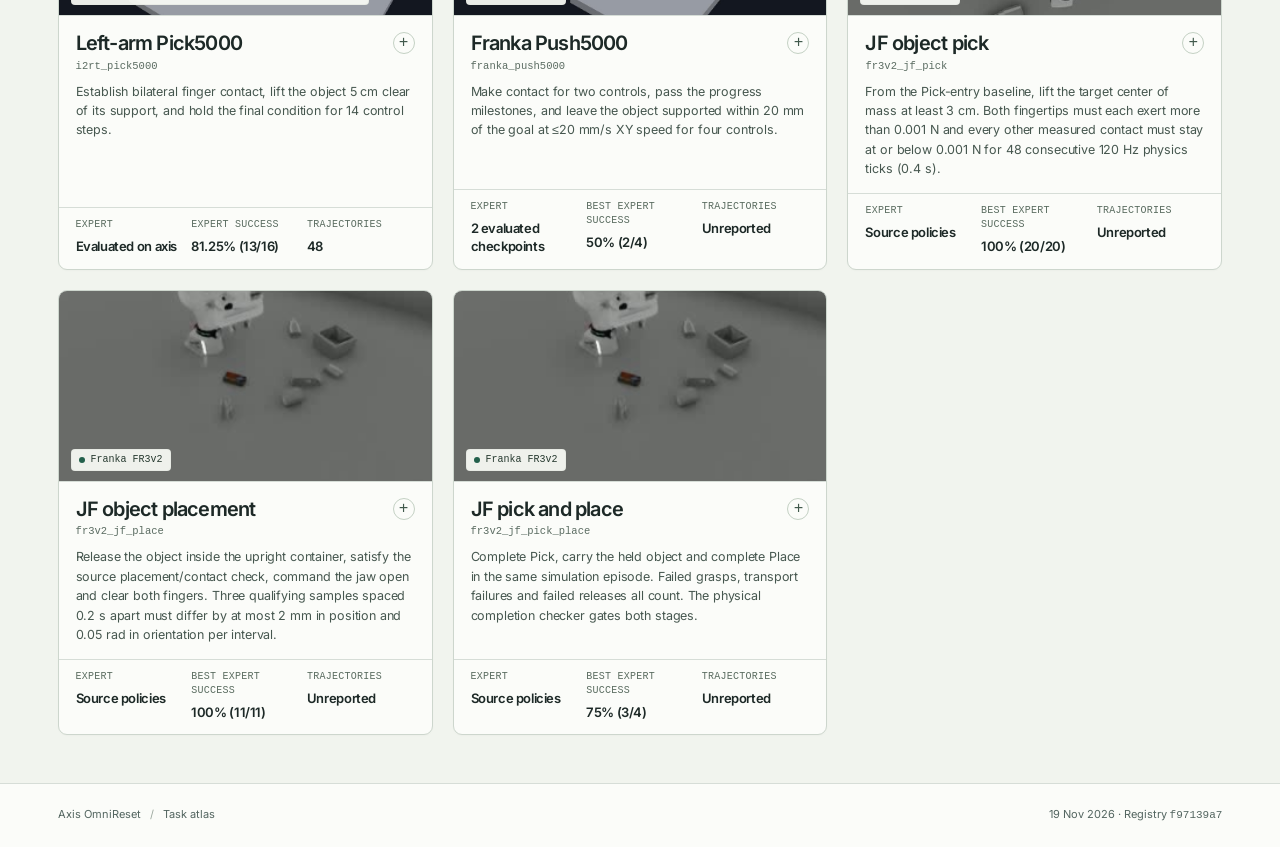
==== commit 29d4c5a9: "Publish certified Task10717 results and centralized expert entry" ====
--- a/index.html
+++ b/index.html
@@ -9,7 +9,7 @@
   <link rel="icon" href="data:,">
   <link rel="preload" href="assets/inter-latin.woff2" as="font" type="font/woff2" crossorigin>
   <link rel="stylesheet" href="atlas.css?v=2ea7e14349">
-  <script defer src="catalog-data.js?v=a71e98b288"></script>
+  <script defer src="catalog-data.js?v=9a8a095c34"></script>
   <script defer src="spectator.js"></script>
   <script defer src="atlas.js?v=9fb36d0165"></script>
 </head>
@@ -47,6 +47,6 @@
       </div>
     </section>
   </main>
-  <footer class="wrap"><span>Axis OmniReset <span class="foot-slash">/</span> Task atlas</span><span>16 Nov 2026 <span aria-hidden="true">·</span> Registry <code>f97139a7</code></span></footer>
+  <footer class="wrap"><span>Axis OmniReset <span class="foot-slash">/</span> Task atlas</span><span>19 Nov 2026 <span aria-hidden="true">·</span> Registry <code>f97139a7</code></span></footer>
 </body>
 </html>
